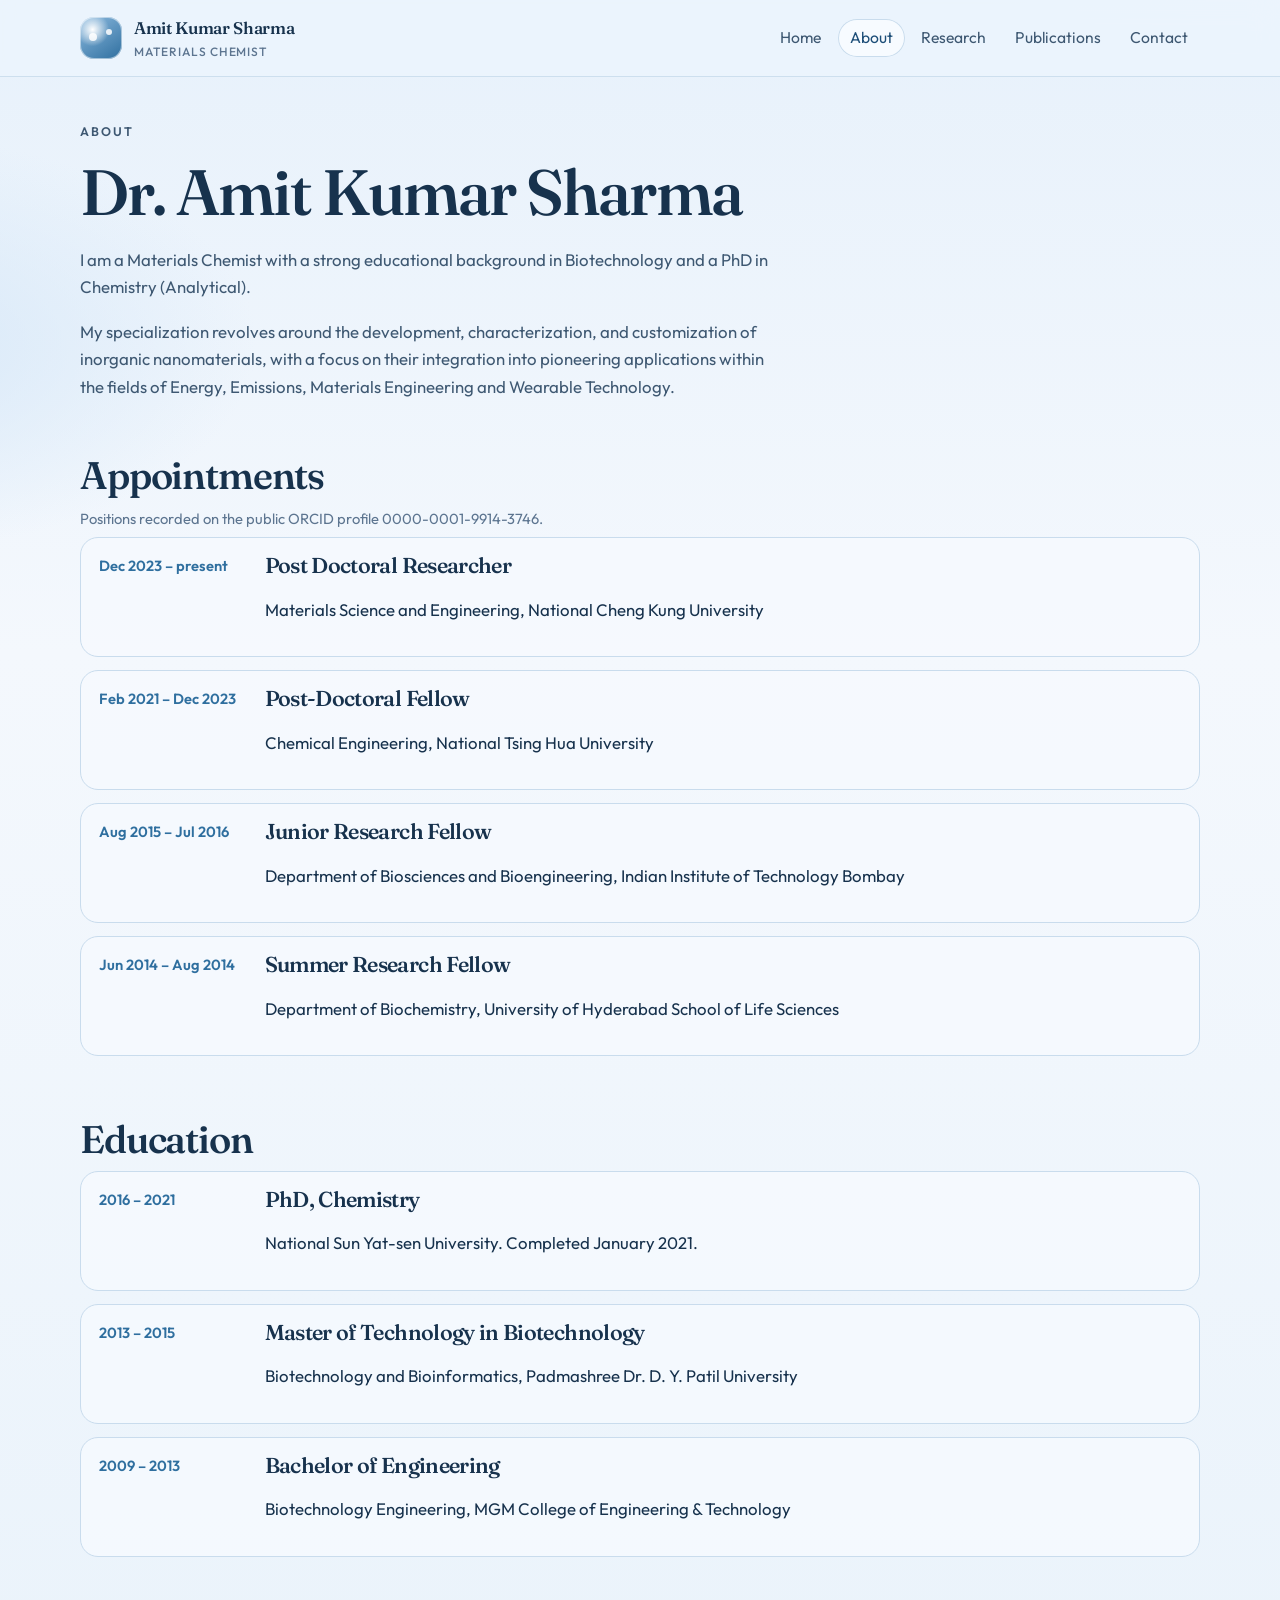
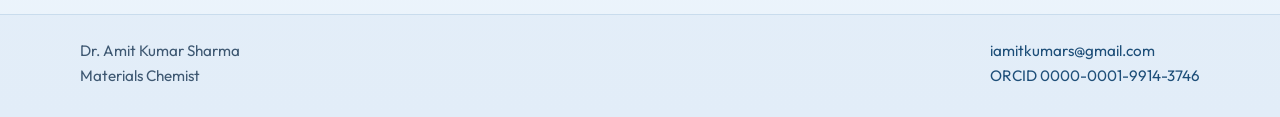
==== about/index.html @ d873a273 "Add Dr. Amit Kumar Sharma materials chemistry site. Static HTML, CSS, and JavaScript with a blue pas" ====
<!DOCTYPE html>
<html lang="en">
<head>
  <meta charset="utf-8">
  <meta name="viewport" content="width=device-width, initial-scale=1">
  <title>About | Dr. Amit Kumar Sharma</title>
  <meta name="description" content="About Dr. Amit Kumar Sharma, a materials chemist with a PhD in analytical chemistry and a background in biotechnology.">
  <link rel="icon" href="../assets/favicon.svg" type="image/svg+xml">
  <link rel="preconnect" href="https://fonts.googleapis.com">
  <link rel="preconnect" href="https://fonts.gstatic.com" crossorigin>
  <link href="https://fonts.googleapis.com/css2?family=Fraunces:opsz,wght@9..144,500;9..144,600&family=Outfit:wght@400;500;600&display=swap" rel="stylesheet">
  <link rel="stylesheet" href="../css/styles.css">
</head>
<body>
  <a class="skip" href="#main">Skip to content</a>
  <header class="site-header">
    <div class="header-inner">
      <a class="brand" href="../index.html">
        <span class="mark" aria-hidden="true"></span>
        <span>
          <span class="brand-name">Amit Kumar Sharma</span>
          <span class="brand-role">Materials Chemist</span>
        </span>
      </a>
      <button class="nav-toggle" type="button" aria-expanded="false" aria-controls="site-nav">Menu</button>
      <nav class="nav" id="site-nav" aria-label="Primary">
        <a href="../index.html">Home</a>
        <a href="./" aria-current="page">About</a>
        <a href="../research/">Research</a>
        <a href="../publications/">Publications</a>
        <a href="../contact/">Contact</a>
      </nav>
    </div>
  </header>
  <main id="main" class="wrap">
    <header class="page-hero">
      <p class="kicker">About</p>
      <h1>Dr. Amit Kumar Sharma</h1>
      <p>I am a Materials Chemist with a strong educational background in Biotechnology and a PhD in Chemistry (Analytical).</p>
      <p>My specialization revolves around the development, characterization, and customization of inorganic nanomaterials, with a focus on their integration into pioneering applications within the fields of Energy, Emissions, Materials Engineering and Wearable Technology.</p>
    </header>

    <section class="section">
      <h2>Appointments</h2>
      <p class="meta">Positions recorded on the public ORCID profile 0000-0001-9914-3746.</p>
      <div class="timeline">
        <article>
          <div class="when">Dec 2023 – present</div>
          <div>
            <h3>Post Doctoral Researcher</h3>
            <p>Materials Science and Engineering, National Cheng Kung University</p>
          </div>
        </article>
        <article>
          <div class="when">Feb 2021 – Dec 2023</div>
          <div>
            <h3>Post-Doctoral Fellow</h3>
            <p>Chemical Engineering, National Tsing Hua University</p>
          </div>
        </article>
        <article>
          <div class="when">Aug 2015 – Jul 2016</div>
          <div>
            <h3>Junior Research Fellow</h3>
            <p>Department of Biosciences and Bioengineering, Indian Institute of Technology Bombay</p>
          </div>
        </article>
        <article>
          <div class="when">Jun 2014 – Aug 2014</div>
          <div>
            <h3>Summer Research Fellow</h3>
            <p>Department of Biochemistry, University of Hyderabad School of Life Sciences</p>
          </div>
        </article>
      </div>
    </section>

    <section class="section">
      <h2>Education</h2>
      <div class="timeline">
        <article>
          <div class="when">2016 – 2021</div>
          <div>
            <h3>PhD, Chemistry</h3>
            <p>National Sun Yat-sen University. Completed January 2021.</p>
          </div>
        </article>
        <article>
          <div class="when">2013 – 2015</div>
          <div>
            <h3>Master of Technology in Biotechnology</h3>
            <p>Biotechnology and Bioinformatics, Padmashree Dr. D. Y. Patil University</p>
          </div>
        </article>
        <article>
          <div class="when">2009 – 2013</div>
          <div>
            <h3>Bachelor of Engineering</h3>
            <p>Biotechnology Engineering, MGM College of Engineering &amp; Technology</p>
          </div>
        </article>
      </div>
    </section>
  </main>
  <footer class="site-footer">
    <div class="footer-inner">
      <div>Dr. Amit Kumar Sharma<br>Materials Chemist</div>
      <div><a href="mailto:iamitkumars@gmail.com">iamitkumars@gmail.com</a><br><a href="https://orcid.org/0000-0001-9914-3746">ORCID 0000-0001-9914-3746</a></div>
    </div>
  </footer>
  <script src="../js/main.js"></script>
</body>
</html>
---- css/styles.css ----
:root {
  --ink: #17324d;
  --ink-soft: #3e5872;
  --muted: #5d7590;
  --line: #c9dced;
  --paper: #f7fbff;
  --paper-2: #eef5fc;
  --wash: #dceaf8;
  --mist: #c5dbf2;
  --accent: #2f6f9f;
  --accent-deep: #1d4e78;
  --accent-soft: #e3f0fb;
  --shadow: 0 18px 40px rgba(29, 78, 120, 0.08);
  --radius: 22px;
  --serif: "Fraunces", "Iowan Old Style", Palatino, serif;
  --sans: "Outfit", "Avenir Next", "Segoe UI", sans-serif;
  --max: 1120px;
}

* { box-sizing: border-box; }
html { scroll-behavior: smooth; }
body {
  margin: 0;
  color: var(--ink);
  background:
    radial-gradient(900px 420px at 100% -10%, #f3f9ff 0%, transparent 60%),
    radial-gradient(700px 380px at -10% 20%, #d7e8f8 0%, transparent 55%),
    linear-gradient(180deg, #e7f1fb 0%, #f4f8fd 38%, #eaf3fb 100%);
  font-family: var(--sans);
  font-size: 1.05rem;
  line-height: 1.65;
  min-height: 100vh;
}
img { max-width: 100%; display: block; }
a { color: var(--accent-deep); }
a:hover { color: #163e60; }
.skip {
  position: absolute;
  left: 1rem;
  top: -4rem;
  background: var(--accent-deep);
  color: white;
  padding: 0.5rem 0.8rem;
  z-index: 20;
}
.skip:focus { top: 0.6rem; }

.site-header {
  position: sticky;
  top: 0;
  z-index: 10;
  backdrop-filter: blur(14px);
  background: rgba(236, 245, 253, 0.82);
  border-bottom: 1px solid rgba(201, 220, 237, 0.9);
}
.header-inner, .wrap, .footer-inner {
  width: min(var(--max), calc(100% - 2.4rem));
  margin-inline: auto;
}
.header-inner {
  display: flex;
  align-items: center;
  justify-content: space-between;
  gap: 1rem;
  min-height: 76px;
}
.brand {
  display: flex;
  align-items: center;
  gap: 0.75rem;
  text-decoration: none;
  color: var(--ink);
}
.mark {
  width: 42px;
  height: 42px;
  border-radius: 14px;
  background:
    radial-gradient(circle at 30% 30%, #fff, transparent 40%),
    linear-gradient(145deg, #8ebbe0, #2f6f9f);
  box-shadow: inset 0 0 0 1px rgba(255,255,255,0.5);
  position: relative;
}
.mark::before, .mark::after {
  content: "";
  position: absolute;
  border-radius: 50%;
  background: rgba(255,255,255,0.85);
}
.mark::before { width: 8px; height: 8px; left: 9px; top: 16px; }
.mark::after { width: 6px; height: 6px; right: 10px; top: 12px; }
.brand-name {
  font-family: var(--serif);
  font-weight: 560;
  letter-spacing: -0.02em;
  line-height: 1.1;
}
.brand-role {
  display: block;
  font-family: var(--sans);
  font-size: 0.75rem;
  letter-spacing: 0.08em;
  text-transform: uppercase;
  color: var(--muted);
  font-weight: 500;
}
.nav-toggle {
  display: none;
  border: 1px solid var(--line);
  background: var(--paper);
  border-radius: 12px;
  padding: 0.45rem 0.7rem;
  font: inherit;
  color: var(--ink);
}
.nav {
  display: flex;
  gap: 0.3rem;
  align-items: center;
}
.nav a {
  text-decoration: none;
  color: var(--ink-soft);
  padding: 0.4rem 0.75rem;
  border-radius: 999px;
  font-size: 0.98rem;
}
.nav a[aria-current="page"], .nav a:hover {
  background: var(--paper);
  color: var(--accent-deep);
  box-shadow: inset 0 0 0 1px var(--line);
}

.hero {
  display: grid;
  grid-template-columns: 1.2fr 0.8fr;
  gap: 2.5rem;
  align-items: center;
  padding: 4.2rem 0 2.4rem;
}
.kicker {
  letter-spacing: 0.16em;
  text-transform: uppercase;
  color: var(--accent);
  font-size: 0.78rem;
  font-weight: 600;
  margin: 0 0 0.8rem;
}
h1, h2, h3 { font-family: var(--serif); font-weight: 560; letter-spacing: -0.03em; line-height: 1.15; }
h1 { font-size: clamp(2.7rem, 5vw, 4.6rem); margin: 0 0 0.6rem; }
h2 { font-size: clamp(1.8rem, 3vw, 2.5rem); margin: 0 0 0.6rem; }
h3 { font-size: 1.35rem; margin: 0 0 0.4rem; }
.lede { font-size: 1.18rem; color: var(--ink-soft); max-width: 40rem; }
.hero-actions { display: flex; flex-wrap: wrap; gap: 0.7rem; margin-top: 1.5rem; }
.btn {
  display: inline-flex;
  align-items: center;
  justify-content: center;
  gap: 0.4rem;
  text-decoration: none;
  border-radius: 999px;
  padding: 0.75rem 1.15rem;
  border: 1px solid transparent;
  font: inherit;
  cursor: pointer;
}
.btn-primary { background: var(--accent-deep); color: #f4f9ff; }
.btn-primary:hover { background: #163e60; color: white; }
.btn-ghost { background: rgba(255,255,255,0.7); color: var(--accent-deep); border-color: var(--line); }
.lattice {
  aspect-ratio: 1;
  border-radius: 36px;
  background:
    radial-gradient(circle at 22% 28%, rgba(255,255,255,0.95) 0 7px, transparent 8px),
    radial-gradient(circle at 48% 22%, rgba(255,255,255,0.8) 0 5px, transparent 6px),
    radial-gradient(circle at 72% 36%, rgba(255,255,255,0.9) 0 8px, transparent 9px),
    radial-gradient(circle at 30% 62%, rgba(255,255,255,0.75) 0 6px, transparent 7px),
    radial-gradient(circle at 62% 68%, rgba(255,255,255,0.95) 0 9px, transparent 10px),
    radial-gradient(circle at 80% 74%, rgba(255,255,255,0.7) 0 4px, transparent 5px),
    linear-gradient(160deg, #d5e8f8, #8eb6d8 55%, #4e86b3);
  box-shadow: var(--shadow);
  position: relative;
  overflow: hidden;
}
.lattice::before {
  content: "";
  position: absolute;
  inset: 12%;
  background:
    linear-gradient(transparent 48%, rgba(255,255,255,0.55) 49% 51%, transparent 52%),
    linear-gradient(90deg, transparent 48%, rgba(255,255,255,0.45) 49% 51%, transparent 52%),
    linear-gradient(30deg, transparent 48%, rgba(255,255,255,0.35) 49% 51%, transparent 52%);
  background-size: 54px 54px;
  mask-image: radial-gradient(circle, black 40%, transparent 75%);
}
.lattice figcaption {
  position: absolute;
  left: 1.2rem;
  right: 1.2rem;
  bottom: 1.1rem;
  color: #f7fbff;
  font-size: 0.95rem;
}
.section { padding: 1.2rem 0 2.6rem; }
.section-head { display: flex; justify-content: space-between; gap: 1rem; align-items: end; margin-bottom: 1.1rem; }
.section-head p { margin: 0; color: var(--muted); max-width: 36rem; }
.grid-4, .grid-3, .grid-2 { display: grid; gap: 1rem; }
.grid-4 { grid-template-columns: repeat(4, 1fr); }
.grid-3 { grid-template-columns: repeat(3, 1fr); }
.grid-2 { grid-template-columns: 1.1fr 0.9fr; }
.card, .panel {
  background: rgba(247, 251, 255, 0.88);
  border: 1px solid rgba(201, 220, 237, 0.95);
  border-radius: var(--radius);
  box-shadow: var(--shadow);
}
.card { padding: 1.2rem 1.2rem 1.15rem; }
.card p, .panel p { color: var(--ink-soft); }
.tag {
  display: inline-block;
  font-size: 0.75rem;
  letter-spacing: 0.08em;
  text-transform: uppercase;
  color: var(--accent);
  font-weight: 600;
  margin-bottom: 0.45rem;
}
.focus-card strong { display: block; font-family: var(--serif); font-size: 1.25rem; margin-bottom: 0.3rem; }
.work-card h3 { font-size: 1.2rem; }
.work-card a.more { font-weight: 600; text-decoration: none; }
.page-hero { padding: 2.8rem 0 1rem; }
.page-hero p { max-width: 44rem; color: var(--ink-soft); }
.timeline { display: grid; gap: 0.8rem; }
.timeline article {
  display: grid;
  grid-template-columns: 150px 1fr;
  gap: 1rem;
  padding: 1rem 1.1rem;
  background: rgba(247, 251, 255, 0.8);
  border: 1px solid var(--line);
  border-radius: 18px;
}
.when { color: var(--accent); font-weight: 600; font-size: 0.92rem; }
.pub-list { display: grid; gap: 0.75rem; }
.pub {
  padding: 1rem 1.1rem;
  border-radius: 18px;
  background: rgba(247, 251, 255, 0.9);
  border: 1px solid var(--line);
}
.pub h3 { font-size: 1.08rem; }
.meta { color: var(--muted); font-size: 0.92rem; margin: 0.15rem 0 0.4rem; }
.filters { display: flex; flex-wrap: wrap; gap: 0.45rem; margin: 0.4rem 0 1rem; }
.filters button {
  border: 1px solid var(--line);
  background: var(--paper);
  color: var(--ink-soft);
  border-radius: 999px;
  padding: 0.35rem 0.8rem;
  font: inherit;
  cursor: pointer;
}
.filters button[aria-pressed="true"] {
  background: var(--accent-deep);
  color: white;
  border-color: var(--accent-deep);
}
.contact-grid { display: grid; grid-template-columns: 0.85fr 1.15fr; gap: 1rem; align-items: start; }
.panel { padding: 1.3rem; }
label { display: block; font-weight: 600; margin: 0.7rem 0 0.3rem; }
input, textarea {
  width: 100%;
  border: 1px solid var(--line);
  background: white;
  border-radius: 14px;
  padding: 0.75rem 0.85rem;
  font: inherit;
  color: var(--ink);
}
textarea { min-height: 140px; resize: vertical; }
.form-note { min-height: 1.4rem; color: var(--accent-deep); font-size: 0.95rem; }
.email-row { display: flex; flex-wrap: wrap; gap: 0.6rem; align-items: center; }
.site-footer {
  margin-top: 1rem;
  border-top: 1px solid var(--line);
  background: rgba(223, 236, 248, 0.65);
}
.footer-inner {
  display: flex;
  justify-content: space-between;
  gap: 1rem;
  flex-wrap: wrap;
  padding: 1.4rem 0 1.8rem;
  color: var(--ink-soft);
  font-size: 0.95rem;
}
.footer-inner a { text-decoration: none; }
.hidden { display: none; }

@media (max-width: 860px) {
  .hero, .grid-4, .grid-3, .grid-2, .contact-grid, .timeline article {
    grid-template-columns: 1fr;
  }
  .nav-toggle { display: inline-flex; }
  .nav {
    display: none;
    position: absolute;
    left: 0;
    right: 0;
    top: 76px;
    flex-direction: column;
    align-items: stretch;
    padding: 0.6rem 1.2rem 1rem;
    background: rgba(244, 249, 255, 0.98);
    border-bottom: 1px solid var(--line);
  }
  .nav.open { display: flex; }
  .lattice { max-width: 420px; }
}
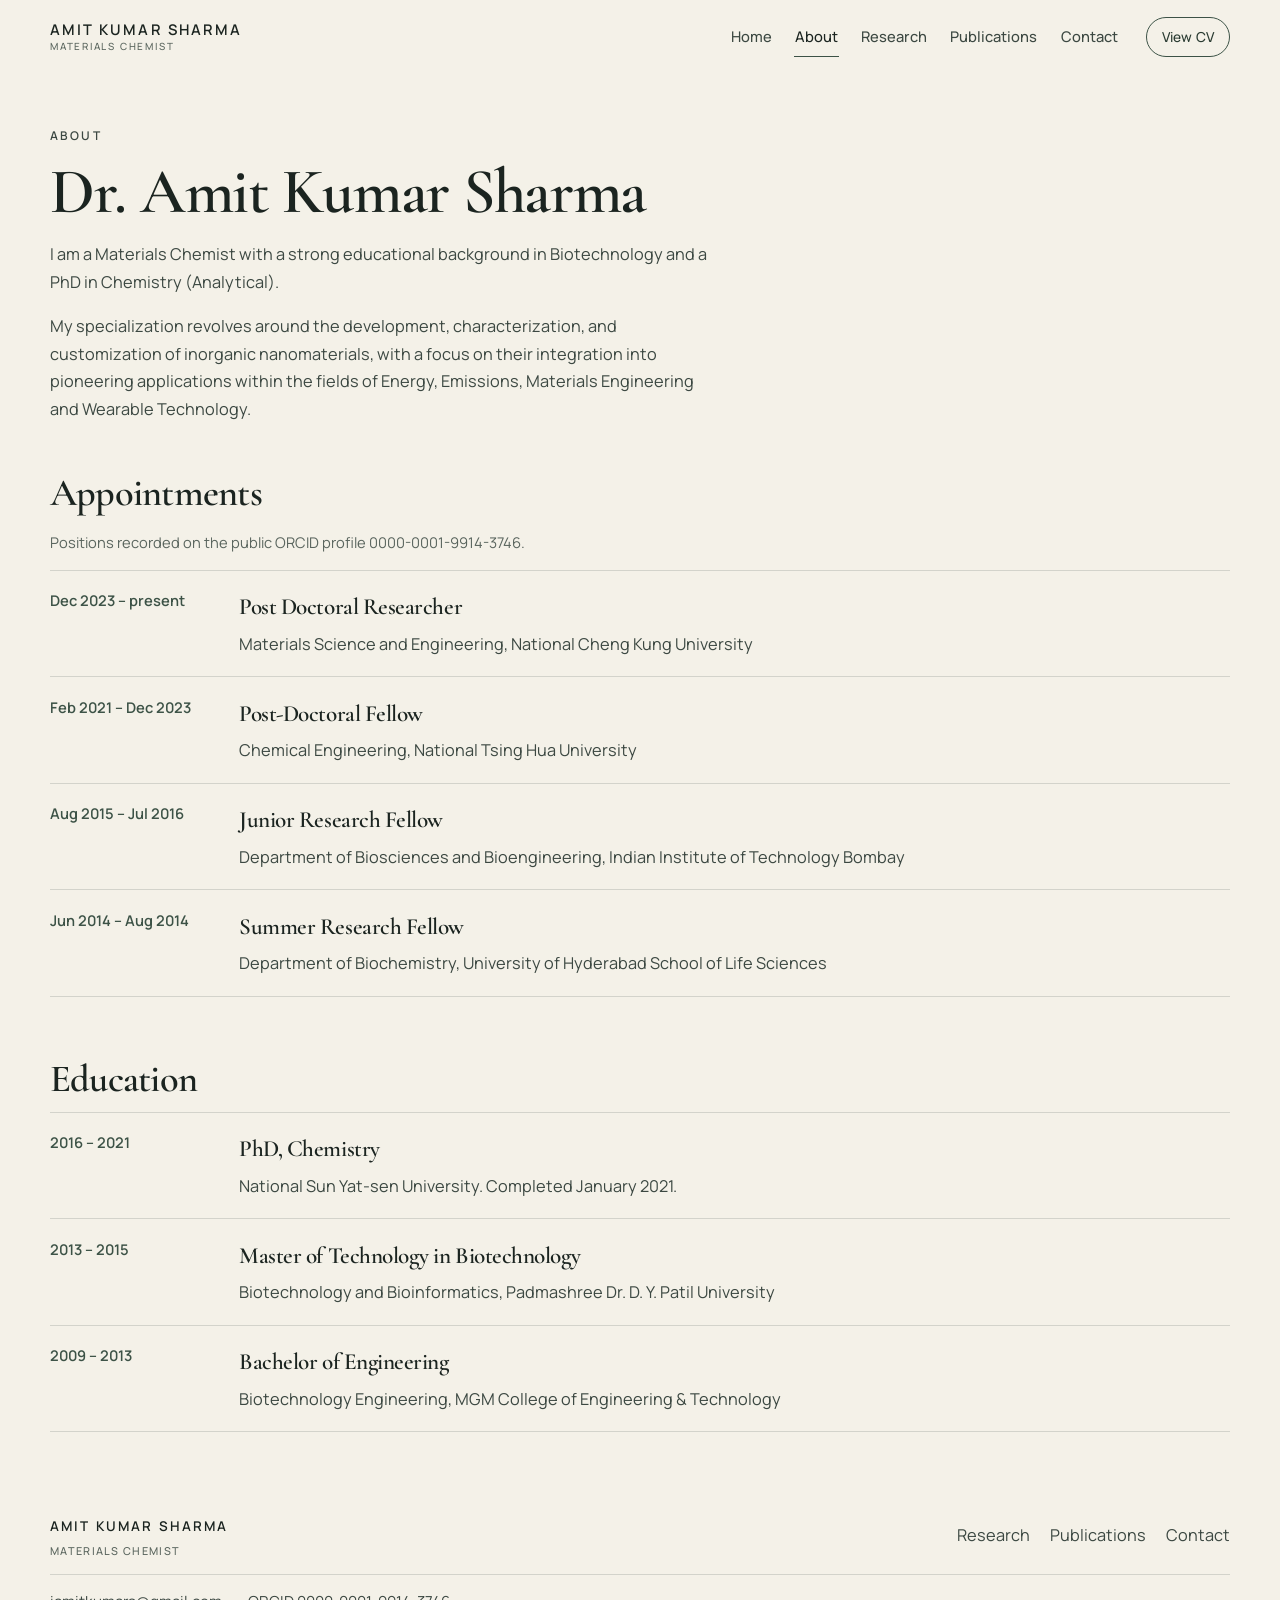
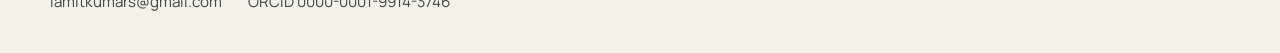
==== commit 2509afbe: "Bypass the cached old stylesheet on the live site The CDN is still serving the previous blue stylesh" ====
--- a/about/index.html
+++ b/about/index.html
@@ -8,27 +8,28 @@
   <link rel="icon" href="../assets/favicon.svg" type="image/svg+xml">
   <link rel="preconnect" href="https://fonts.googleapis.com">
   <link rel="preconnect" href="https://fonts.gstatic.com" crossorigin>
-  <link href="https://fonts.googleapis.com/css2?family=Fraunces:opsz,wght@9..144,500;9..144,600&family=Outfit:wght@400;500;600&display=swap" rel="stylesheet">
-  <link rel="stylesheet" href="../css/styles.css">
+  <link href="https://fonts.googleapis.com/css2?family=Cormorant+Garamond:ital,wght@0,500;0,600;1,500&family=Great+Vibes&family=Manrope:wght@400;500;600&display=swap" rel="stylesheet">
+  <link rel="stylesheet" href="../css/site.css">
 </head>
 <body>
   <a class="skip" href="#main">Skip to content</a>
   <header class="site-header">
     <div class="header-inner">
       <a class="brand" href="../index.html">
-        <span class="mark" aria-hidden="true"></span>
-        <span>
-          <span class="brand-name">Amit Kumar Sharma</span>
-          <span class="brand-role">Materials Chemist</span>
-        </span>
+        <span class="brand-name">Amit Kumar Sharma</span>
+        <span class="brand-role">Materials Chemist</span>
       </a>
-      <button class="nav-toggle" type="button" aria-expanded="false" aria-controls="site-nav">Menu</button>
+      <button class="nav-toggle" type="button" aria-expanded="false" aria-controls="site-nav">
+        <span class="sr-only">Menu</span>
+        <span class="burger" aria-hidden="true"></span>
+      </button>
       <nav class="nav" id="site-nav" aria-label="Primary">
         <a href="../index.html">Home</a>
-        <a href="./" aria-current="page">About</a>
+        <a href="../about/" aria-current="page">About</a>
         <a href="../research/">Research</a>
         <a href="../publications/">Publications</a>
         <a href="../contact/">Contact</a>
+        <a class="nav-cv" href="../cv/">View CV</a>
       </nav>
     </div>
   </header>
@@ -104,10 +105,25 @@
   </main>
   <footer class="site-footer">
     <div class="footer-inner">
-      <div>Dr. Amit Kumar Sharma<br>Materials Chemist</div>
-      <div><a href="mailto:iamitkumars@gmail.com">iamitkumars@gmail.com</a><br><a href="https://orcid.org/0000-0001-9914-3746">ORCID 0000-0001-9914-3746</a></div>
+      <div class="footer-row">
+        <div>
+          <span class="footer-name">Amit Kumar Sharma</span>
+          <span class="footer-role">Materials Chemist</span>
+        </div>
+        <nav class="footer-links" aria-label="Footer">
+          <a href="../research/">Research</a>
+          <a href="../publications/">Publications</a>
+          <a href="../contact/">Contact</a>
+        </nav>
+      </div>
+      <div class="footer-row">
+        <div class="footer-meta">
+          <a href="mailto:iamitkumars@gmail.com">iamitkumars@gmail.com</a>
+          <a href="https://orcid.org/0000-0001-9914-3746">ORCID 0000-0001-9914-3746</a>
+        </div>
+      </div>
     </div>
   </footer>
-  <script src="../js/main.js"></script>
+  <script src="../js/main.js?v=2"></script>
 </body>
 </html>
--- a/css/site.css
+++ b/css/site.css
@@ -0,0 +1,1113 @@
+/* ==========================================================================
+   Amit Kumar Sharma — research portfolio
+   Palette, type, and layout system
+   ========================================================================== */
+
+:root {
+  --ivory: #f4f1e8;
+  --ivory-2: #ebe6db;
+  --paper: #f7f4ec;
+  --white: #fffcf6;
+  --sage-mist: #e5ece3;
+  --sage-soft: #d5e0d4;
+  --sage: #5e7364;
+  --sage-deep: #3c5246;
+  --sage-dark: #2a3b32;
+  --ink: #1b2420;
+  --ink-soft: #3c4842;
+  --muted: #5a655e;
+  --line: rgba(42, 59, 50, 0.16);
+  --line-strong: rgba(42, 59, 50, 0.28);
+  --shadow: 0 18px 40px rgba(42, 59, 50, 0.06);
+  --serif: "Cormorant Garamond", "Iowan Old Style", Palatino, "Palatino Linotype", serif;
+  --sans: "Manrope", "Avenir Next", "Segoe UI", sans-serif;
+  --script: "Great Vibes", "Segoe Script", cursive;
+  --max: 1180px;
+  --header: 74px;
+  --ease: cubic-bezier(0.22, 1, 0.36, 1);
+}
+
+* { box-sizing: border-box; }
+
+html { scroll-behavior: smooth; }
+
+body {
+  margin: 0;
+  color: var(--ink);
+  background: var(--ivory);
+  font-family: var(--sans);
+  font-size: 1.02rem;
+  line-height: 1.7;
+  min-height: 100vh;
+}
+
+img { max-width: 100%; display: block; }
+
+a { color: var(--sage-dark); }
+
+button, input, textarea { font: inherit; color: inherit; }
+
+.skip {
+  position: absolute;
+  left: 1rem;
+  top: -4rem;
+  background: var(--sage-dark);
+  color: var(--paper);
+  padding: 0.55rem 0.85rem;
+  z-index: 40;
+  border-radius: 6px;
+}
+
+.skip:focus { top: 0.7rem; }
+
+:focus-visible {
+  outline: 2px solid var(--sage-deep);
+  outline-offset: 3px;
+}
+
+.sr-only {
+  position: absolute;
+  width: 1px;
+  height: 1px;
+  padding: 0;
+  margin: -1px;
+  overflow: hidden;
+  clip: rect(0, 0, 0, 0);
+  white-space: nowrap;
+  border: 0;
+}
+
+.wrap {
+  width: min(var(--max), calc(100% - 3rem));
+  margin-inline: auto;
+}
+
+/* ==========================================================================
+   Header
+   ========================================================================== */
+
+.site-header {
+  position: sticky;
+  top: 0;
+  z-index: 20;
+  background: rgba(244, 241, 232, 0.92);
+  border-bottom: 1px solid transparent;
+  animation: fade-in 0.7s var(--ease) both;
+}
+
+.site-header.is-scrolled {
+  border-bottom-color: var(--line);
+  background: rgba(244, 241, 232, 0.96);
+}
+
+.header-inner {
+  width: min(var(--max), calc(100% - 3rem));
+  margin-inline: auto;
+  min-height: var(--header);
+  display: flex;
+  align-items: center;
+  justify-content: space-between;
+  gap: 1.5rem;
+}
+
+.brand {
+  display: flex;
+  flex-direction: column;
+  text-decoration: none;
+  color: var(--ink);
+  line-height: 1.05;
+}
+
+.brand-name {
+  font-family: var(--sans);
+  font-weight: 600;
+  font-size: 0.92rem;
+  letter-spacing: 0.14em;
+  text-transform: uppercase;
+}
+
+.brand-role {
+  margin-top: 0.22rem;
+  font-size: 0.62rem;
+  letter-spacing: 0.18em;
+  text-transform: uppercase;
+  color: var(--muted);
+  font-weight: 500;
+}
+
+.nav {
+  display: flex;
+  align-items: center;
+  gap: 1.35rem;
+}
+
+.nav a {
+  position: relative;
+  text-decoration: none;
+  color: var(--ink-soft);
+  font-size: 0.92rem;
+  font-weight: 500;
+  padding: 0.35rem 0.05rem;
+}
+
+.nav a:hover { color: var(--ink); }
+
+.nav a[aria-current="page"] { color: var(--ink); }
+
+.nav a[aria-current="page"]::after {
+  content: "";
+  position: absolute;
+  left: 0;
+  right: 0;
+  bottom: -0.15rem;
+  height: 1px;
+  background: var(--sage-deep);
+}
+
+.nav-cv {
+  margin-left: 0.35rem;
+  border: 1px solid var(--sage-deep);
+  border-radius: 999px;
+  padding: 0.45rem 0.95rem !important;
+  color: var(--sage-dark) !important;
+  font-size: 0.86rem !important;
+  letter-spacing: 0.01em;
+  transition: background 0.25s var(--ease), color 0.25s var(--ease);
+}
+
+.nav-cv:hover {
+  background: var(--sage-dark);
+  color: var(--paper) !important;
+}
+
+.nav a.nav-cv[aria-current="page"]::after { display: none; }
+
+.nav-toggle {
+  display: none;
+  width: 44px;
+  height: 44px;
+  border: 1px solid var(--line-strong);
+  background: transparent;
+  border-radius: 999px;
+  padding: 0;
+  cursor: pointer;
+  align-items: center;
+  justify-content: center;
+}
+
+.burger,
+.burger::before,
+.burger::after {
+  display: block;
+  width: 16px;
+  height: 1.5px;
+  background: var(--ink);
+  position: relative;
+  transition: transform 0.25s var(--ease), opacity 0.25s var(--ease);
+}
+
+.burger::before,
+.burger::after {
+  content: "";
+  position: absolute;
+  left: 0;
+}
+
+.burger::before { top: -5px; }
+.burger::after { top: 5px; }
+
+.nav-toggle[aria-expanded="true"] .burger { background: transparent; }
+.nav-toggle[aria-expanded="true"] .burger::before { top: 0; transform: rotate(45deg); }
+.nav-toggle[aria-expanded="true"] .burger::after { top: 0; transform: rotate(-45deg); }
+
+/* ==========================================================================
+   Hero
+   ========================================================================== */
+
+.hero {
+  display: grid;
+  grid-template-columns: minmax(0, 0.9fr) minmax(0, 1.12fr);
+  gap: clamp(2rem, 4vw, 4.2rem);
+  align-items: center;
+  padding: clamp(3.2rem, 6.5vw, 5.6rem) 0 clamp(3.4rem, 6vw, 5.2rem);
+}
+
+.eyebrow {
+  display: flex;
+  align-items: center;
+  gap: 0.85rem;
+  margin: 0 0 1.05rem;
+  font-size: 0.72rem;
+  font-weight: 600;
+  letter-spacing: 0.2em;
+  text-transform: uppercase;
+  color: var(--sage);
+}
+
+.eyebrow-rule {
+  display: inline-block;
+  width: 2.6rem;
+  height: 1px;
+  background: currentColor;
+  opacity: 0.75;
+}
+
+h1, h2, h3 {
+  font-family: var(--serif);
+  font-weight: 600;
+  letter-spacing: -0.02em;
+  color: var(--ink);
+}
+
+.hero h1 {
+  margin: 0 0 1.15rem;
+  font-size: clamp(3.05rem, 4.7vw, 4.7rem);
+  line-height: 1.08;
+  max-width: 13em;
+}
+
+.lede {
+  margin: 0;
+  max-width: 38rem;
+  color: var(--ink-soft);
+  font-size: 1.05rem;
+  line-height: 1.75;
+}
+
+.hero-actions {
+  display: flex;
+  flex-wrap: wrap;
+  gap: 0.75rem;
+  margin-top: 1.8rem;
+}
+
+.btn {
+  display: inline-flex;
+  align-items: center;
+  justify-content: center;
+  gap: 0.45rem;
+  text-decoration: none;
+  border-radius: 999px;
+  padding: 0.82rem 1.25rem;
+  border: 1px solid transparent;
+  cursor: pointer;
+  font-size: 0.94rem;
+  font-weight: 500;
+  line-height: 1;
+  transition: background 0.25s var(--ease), color 0.25s var(--ease), border-color 0.25s var(--ease), transform 0.25s var(--ease);
+}
+
+.btn-primary {
+  background: var(--sage-deep);
+  color: #f6f3ea;
+  border-color: var(--sage-deep);
+}
+
+.btn-primary:hover {
+  background: var(--sage-dark);
+  color: #fff;
+}
+
+.btn-ghost {
+  background: transparent;
+  color: var(--sage-dark);
+  border-color: var(--line-strong);
+}
+
+.btn-ghost:hover {
+  border-color: var(--sage-deep);
+  background: rgba(255, 252, 246, 0.7);
+}
+
+.btn .arrow {
+  transition: transform 0.25s var(--ease);
+}
+
+.btn:hover .arrow { transform: translateX(3px); }
+
+.hero-visual {
+  display: grid;
+  grid-template-columns: minmax(0, 1fr) auto;
+  gap: 0.9rem;
+  align-items: center;
+  min-width: 0;
+}
+
+.hero-stage {
+  position: relative;
+  min-height: 460px;
+  height: clamp(420px, 46vw, 540px);
+}
+
+.micro-orb {
+  position: absolute;
+  inset: 6% 8% 8% 4%;
+  border-radius: 48% 46% 42% 50%;
+  overflow: hidden;
+  background: #d7ddd4;
+}
+
+.micro-orb img {
+  width: 100%;
+  height: 100%;
+  object-fit: cover;
+  filter: grayscale(0.55) contrast(1.05) sepia(0.18) saturate(0.45);
+}
+
+.orb-shade {
+  position: absolute;
+  inset: 0;
+  background:
+    radial-gradient(circle at 30% 30%, rgba(255, 252, 246, 0.18), transparent 42%),
+    linear-gradient(160deg, rgba(244, 241, 232, 0.05), rgba(42, 59, 50, 0.18));
+  pointer-events: none;
+}
+
+.ring {
+  position: absolute;
+  border: 1px solid rgba(42, 59, 50, 0.28);
+  border-radius: 50%;
+  pointer-events: none;
+}
+
+.ring-a { width: 78%; height: 78%; left: -2%; top: -4%; }
+.ring-b { width: 46%; height: 46%; right: 2%; top: 6%; }
+
+.molecule {
+  position: absolute;
+  width: min(78%, 430px);
+  left: 8%;
+  top: 8%;
+  overflow: visible;
+  pointer-events: none;
+}
+
+.fiber-inset {
+  position: absolute;
+  width: 132px;
+  height: 132px;
+  right: 2%;
+  bottom: 16%;
+  margin: 0;
+  border-radius: 50%;
+  overflow: hidden;
+  border: 4px solid var(--ivory);
+  box-shadow: 0 10px 24px rgba(42, 59, 50, 0.12);
+}
+
+.fiber-inset img {
+  width: 100%;
+  height: 100%;
+  object-fit: cover;
+  filter: grayscale(0.4) sepia(0.15) saturate(0.5);
+}
+
+.mini-mol {
+  position: absolute;
+  width: 92px;
+  right: 18%;
+  bottom: 2%;
+  pointer-events: none;
+}
+
+.vlabel {
+  display: flex;
+  align-items: center;
+  gap: 0.75rem;
+  writing-mode: vertical-rl;
+  transform: rotate(180deg);
+  letter-spacing: 0.28em;
+  text-transform: uppercase;
+  font-size: 0.66rem;
+  font-weight: 600;
+  color: var(--muted);
+}
+
+.vlabel::before {
+  content: "";
+  width: 1px;
+  height: 4.5rem;
+  background: var(--line-strong);
+}
+
+.hero-copy > * { animation: rise 0.85s var(--ease) both; }
+.hero-copy > *:nth-child(1) { animation-delay: 0.05s; }
+.hero-copy > *:nth-child(2) { animation-delay: 0.14s; }
+.hero-copy > *:nth-child(3) { animation-delay: 0.24s; }
+.hero-copy > *:nth-child(4) { animation-delay: 0.34s; }
+.hero-visual { animation: fade-in 1.05s var(--ease) 0.2s both; }
+
+@keyframes rise {
+  from { opacity: 0; transform: translateY(16px); }
+  to { opacity: 1; transform: none; }
+}
+
+@keyframes fade-in {
+  from { opacity: 0; }
+  to { opacity: 1; }
+}
+
+/* ==========================================================================
+   Research focus
+   ========================================================================== */
+
+.focus {
+  background: linear-gradient(180deg, #e7eee4 0%, #e3ebe1 100%);
+  border-top: 1px solid var(--line);
+  border-bottom: 1px solid var(--line);
+}
+
+.focus-grid {
+  display: grid;
+  grid-template-columns: repeat(4, minmax(0, 1fr));
+}
+
+.focus-item {
+  padding: 2.15rem 1.45rem 2.05rem;
+  border-left: 1px solid var(--line);
+}
+
+.focus-item:first-child { border-left: 0; }
+
+.focus-icon {
+  display: inline-flex;
+  align-items: center;
+  gap: 0.4rem;
+  color: var(--sage-deep);
+  font-size: 0.82rem;
+  font-weight: 600;
+  letter-spacing: 0.04em;
+}
+
+.focus-item svg {
+  width: 32px;
+  height: 32px;
+  stroke: var(--sage-deep);
+  fill: none;
+  stroke-width: 1.45;
+  stroke-linecap: round;
+  stroke-linejoin: round;
+}
+
+.focus-item h2 {
+  margin: 0.85rem 0 0.35rem;
+  font-size: 1.55rem;
+  line-height: 1.15;
+}
+
+.focus-item p {
+  margin: 0;
+  color: var(--ink-soft);
+  font-size: 0.95rem;
+  line-height: 1.55;
+  max-width: 16rem;
+}
+
+/* ==========================================================================
+   About
+   ========================================================================== */
+
+.about {
+  padding: clamp(4.2rem, 8vw, 6.8rem) 0;
+}
+
+.about-grid {
+  display: grid;
+  grid-template-columns: minmax(220px, 0.82fr) minmax(0, 1.25fr) minmax(200px, 0.82fr);
+  gap: clamp(1.6rem, 3.5vw, 3.4rem);
+  align-items: center;
+}
+
+.portrait {
+  position: relative;
+  margin: 0;
+  max-width: 340px;
+}
+
+.portrait-bloom {
+  position: absolute;
+  z-index: 0;
+  width: 68%;
+  aspect-ratio: 1;
+  right: 0;
+  bottom: 0;
+  background: var(--sage-soft);
+  border-radius: 58% 42% 52% 48%;
+}
+
+.portrait-frame {
+  position: relative;
+  z-index: 1;
+}
+
+.portrait img {
+  width: 100%;
+  aspect-ratio: 4 / 5;
+  object-fit: cover;
+  object-position: 50% 40%;
+  border-radius: 16px 16px 78px 16px;
+  filter: grayscale(0.25) contrast(1.04) sepia(0.12) saturate(0.55);
+}
+
+.portrait-mol {
+  position: absolute;
+  z-index: 2;
+  width: 86px;
+  right: 10px;
+  bottom: 14%;
+}
+
+.portrait figcaption {
+  margin-top: 0.7rem;
+  font-size: 0.72rem;
+  letter-spacing: 0.14em;
+  text-transform: uppercase;
+  color: var(--muted);
+}
+
+.about-copy h2 {
+  margin: 0 0 0.85rem;
+  font-size: clamp(2.4rem, 3.4vw, 3.3rem);
+  line-height: 1.08;
+}
+
+.about-copy p {
+  margin: 0;
+  color: var(--ink-soft);
+  max-width: 38rem;
+}
+
+.signature {
+  margin: 1.35rem 0 0;
+  font-family: var(--script);
+  font-size: 2.15rem;
+  color: var(--sage-deep);
+  line-height: 1;
+}
+
+.credentials {
+  display: grid;
+  gap: 1.45rem;
+  padding-left: 1.4rem;
+  border-left: 1px solid var(--line);
+}
+
+.credentials article {
+  display: grid;
+  grid-template-columns: 28px 1fr;
+  gap: 0.75rem;
+  align-items: start;
+}
+
+.credentials svg {
+  width: 24px;
+  height: 24px;
+  margin-top: 0.15rem;
+  stroke: var(--sage-deep);
+  fill: none;
+  stroke-width: 1.4;
+  stroke-linecap: round;
+  stroke-linejoin: round;
+}
+
+.credentials h3 {
+  margin: 0;
+  font-family: var(--sans);
+  font-size: 0.98rem;
+  font-weight: 600;
+  letter-spacing: 0;
+}
+
+.credentials p {
+  margin: 0.15rem 0 0;
+  color: var(--muted);
+  font-size: 0.92rem;
+  line-height: 1.45;
+}
+
+/* ==========================================================================
+   Selected research
+   ========================================================================== */
+
+.research {
+  padding: 0 0 clamp(4rem, 7vw, 6rem);
+}
+
+.section-heading {
+  display: flex;
+  justify-content: space-between;
+  align-items: flex-end;
+  gap: 1.5rem;
+  margin-bottom: 1.6rem;
+}
+
+.section-heading h2 {
+  margin: 0;
+  font-size: clamp(2.3rem, 3.6vw, 3.35rem);
+  line-height: 1.08;
+}
+
+.text-link {
+  display: inline-flex;
+  align-items: center;
+  gap: 0.4rem;
+  text-decoration: none;
+  color: var(--ink-soft);
+  font-size: 0.92rem;
+  font-weight: 500;
+  white-space: nowrap;
+}
+
+.text-link .arrow { transition: transform 0.25s var(--ease); }
+.text-link:hover { color: var(--sage-dark); }
+.text-link:hover .arrow { transform: translateX(4px); }
+
+.works {
+  display: grid;
+  grid-template-columns: repeat(4, minmax(0, 1fr));
+  border-top: 1px solid var(--line);
+  border-bottom: 1px solid var(--line);
+}
+
+.work {
+  display: flex;
+  flex-direction: column;
+  gap: 0.75rem;
+  min-height: 250px;
+  padding: 1.45rem 1.25rem 1.3rem;
+  text-decoration: none;
+  color: inherit;
+  border-right: 1px solid var(--line);
+  background: transparent;
+  transition: background 0.28s var(--ease), box-shadow 0.28s var(--ease);
+}
+
+.work:last-child { border-right: 0; }
+
+.work:hover,
+.work:focus-visible {
+  background: var(--white);
+  box-shadow: inset 0 -2px 0 var(--sage);
+}
+
+.work-kicker {
+  margin: 0;
+  font-size: 0.68rem;
+  letter-spacing: 0.14em;
+  text-transform: uppercase;
+  color: var(--sage);
+  font-weight: 600;
+}
+
+.work h3 {
+  margin: 0;
+  font-size: 1.45rem;
+  line-height: 1.2;
+}
+
+.work p {
+  margin: 0;
+  color: var(--muted);
+  font-size: 0.92rem;
+  line-height: 1.55;
+}
+
+.work .arrow {
+  margin-top: auto;
+  color: var(--sage-deep);
+  transition: transform 0.25s var(--ease);
+}
+
+.work:hover .arrow,
+.work:focus-visible .arrow { transform: translateX(6px); }
+
+/* ==========================================================================
+   Publications band + collaboration
+   ========================================================================== */
+
+.bridge {
+  display: grid;
+  grid-template-columns: 1.15fr 0.85fr;
+  background: var(--sage-mist);
+  border-top: 1px solid var(--line);
+}
+
+.bridge-pub,
+.bridge-cta {
+  padding: clamp(2.2rem, 4vw, 3.4rem);
+}
+
+.bridge-pub {
+  display: grid;
+  grid-template-columns: 148px minmax(0, 1fr);
+  gap: 1.5rem;
+  align-items: center;
+}
+
+.bridge-photo {
+  margin: 0;
+  border-radius: 12px;
+  overflow: hidden;
+  background: #d5ddd2;
+}
+
+.bridge-photo img {
+  width: 100%;
+  height: 132px;
+  object-fit: cover;
+  filter: grayscale(0.35) sepia(0.12) saturate(0.6);
+}
+
+.bridge h2 {
+  margin: 0 0 0.55rem;
+  font-size: clamp(2rem, 3vw, 2.7rem);
+  line-height: 1.1;
+}
+
+.bridge p { margin: 0; color: var(--ink-soft); }
+
+.bridge .btn { margin-top: 1.15rem; }
+
+.bridge-cta {
+  position: relative;
+  overflow: hidden;
+  background: var(--sage-deep);
+  color: #f3f0e6;
+}
+
+.bridge-cta .eyebrow { color: rgba(243, 240, 230, 0.72); }
+
+.bridge-cta h2,
+.bridge-cta p { color: #f6f3ea; }
+
+.bridge-cta p { max-width: 28rem; color: rgba(246, 243, 234, 0.86); }
+
+.bridge-cta .btn-primary {
+  background: transparent;
+  color: #f6f3ea;
+  border-color: rgba(246, 243, 234, 0.55);
+}
+
+.bridge-cta .btn-primary:hover {
+  background: #f6f3ea;
+  color: var(--sage-dark);
+}
+
+.cta-art {
+  position: absolute;
+  right: -20px;
+  top: -10px;
+  width: min(46%, 240px);
+  height: auto;
+  opacity: 0.28;
+  pointer-events: none;
+}
+
+/* ==========================================================================
+   Footer
+   ========================================================================== */
+
+.site-footer {
+  background: var(--ivory);
+  color: var(--ink-soft);
+}
+
+.footer-inner {
+  width: min(var(--max), calc(100% - 3rem));
+  margin-inline: auto;
+  padding: 1.7rem 0 1.5rem;
+}
+
+.footer-row {
+  display: flex;
+  justify-content: space-between;
+  gap: 1.5rem;
+  align-items: center;
+  flex-wrap: wrap;
+  padding: 0.85rem 0;
+}
+
+.footer-row + .footer-row { border-top: 1px solid var(--line); }
+
+.footer-name {
+  font-size: 0.84rem;
+  letter-spacing: 0.16em;
+  text-transform: uppercase;
+  font-weight: 600;
+  color: var(--ink);
+}
+
+.footer-role {
+  display: block;
+  margin-top: 0.2rem;
+  letter-spacing: 0.12em;
+  text-transform: uppercase;
+  font-size: 0.68rem;
+  color: var(--muted);
+  font-weight: 500;
+}
+
+.footer-links {
+  display: flex;
+  gap: 1.25rem;
+  flex-wrap: wrap;
+}
+
+.footer-links a,
+.footer-meta a {
+  text-decoration: none;
+  color: var(--ink-soft);
+}
+
+.footer-links a:hover,
+.footer-meta a:hover { color: var(--ink); }
+
+.footer-meta {
+  display: flex;
+  gap: 1.6rem;
+  flex-wrap: wrap;
+  align-items: center;
+  font-size: 0.95rem;
+}
+
+.orcid-mark {
+  display: inline-flex;
+  align-items: center;
+  gap: 0.45rem;
+}
+
+.orcid-mark svg { flex: none; }
+
+.credits {
+  margin: 0.35rem 0 0.4rem;
+  font-size: 0.75rem;
+  color: var(--muted);
+  line-height: 1.5;
+}
+
+.credits a { color: var(--muted); }
+
+/* ==========================================================================
+   Scroll reveal
+   ========================================================================== */
+
+.js [data-reveal] {
+  opacity: 0;
+  transform: translateY(18px);
+}
+
+.js [data-reveal].is-in {
+  opacity: 1;
+  transform: none;
+  transition: opacity 0.75s var(--ease), transform 0.75s var(--ease);
+}
+
+/* ==========================================================================
+   Inner pages
+   ========================================================================== */
+
+.page-hero { padding: 3.2rem 0 0.6rem; }
+
+.page-hero h1 {
+  margin: 0 0 0.7rem;
+  font-size: clamp(2.6rem, 5vw, 4.2rem);
+  line-height: 1.05;
+}
+
+.page-hero p { max-width: 42rem; color: var(--ink-soft); }
+
+.section { padding: 1.4rem 0 2.4rem; }
+
+.section h2 {
+  margin: 0 0 0.7rem;
+  font-size: clamp(1.9rem, 3vw, 2.5rem);
+  line-height: 1.12;
+}
+
+.kicker {
+  letter-spacing: 0.18em;
+  text-transform: uppercase;
+  color: var(--sage);
+  font-size: 0.75rem;
+  font-weight: 600;
+  margin: 0 0 0.7rem;
+}
+
+.meta { color: var(--muted); font-size: 0.92rem; }
+
+.timeline { display: grid; gap: 0; border-top: 1px solid var(--line); }
+
+.timeline article {
+  display: grid;
+  grid-template-columns: 170px 1fr;
+  gap: 1.2rem;
+  padding: 1.1rem 0;
+  border-bottom: 1px solid var(--line);
+}
+
+.when { color: var(--sage-deep); font-weight: 600; font-size: 0.92rem; }
+
+.timeline h3 { margin: 0 0 0.2rem; font-size: 1.45rem; }
+
+.timeline p { margin: 0; color: var(--ink-soft); }
+
+.panel {
+  background: var(--white);
+  border: 1px solid var(--line);
+  border-radius: 16px;
+  padding: 1.35rem 1.4rem;
+}
+
+.panel + .panel { margin-top: 0.9rem; }
+
+.tag {
+  display: inline-block;
+  margin: 0 0 0.4rem;
+  font-size: 0.7rem;
+  letter-spacing: 0.12em;
+  text-transform: uppercase;
+  color: var(--sage);
+  font-weight: 600;
+}
+
+.filters { display: flex; flex-wrap: wrap; gap: 0.4rem; margin: 0.6rem 0 1.1rem; }
+
+.filters button {
+  border: 1px solid var(--line);
+  background: transparent;
+  color: var(--ink-soft);
+  border-radius: 999px;
+  padding: 0.35rem 0.8rem;
+  cursor: pointer;
+}
+
+.filters button[aria-pressed="true"] {
+  background: var(--sage-deep);
+  color: #f6f3ea;
+  border-color: var(--sage-deep);
+}
+
+.pub-list { display: grid; border-top: 1px solid var(--line); }
+
+.pub {
+  padding: 1rem 0;
+  border-bottom: 1px solid var(--line);
+  background: transparent;
+}
+
+.pub h3 { margin: 0; font-size: 1.28rem; line-height: 1.25; }
+
+.pub h3 a { text-decoration: none; }
+.pub h3 a:hover { text-decoration: underline; text-underline-offset: 3px; }
+
+.contact-grid {
+  display: grid;
+  grid-template-columns: 0.85fr 1.15fr;
+  gap: 1rem;
+  align-items: start;
+}
+
+label { display: block; font-weight: 600; margin: 0.75rem 0 0.3rem; font-size: 0.92rem; }
+
+input, textarea {
+  width: 100%;
+  border: 1px solid var(--line-strong);
+  background: var(--white);
+  border-radius: 12px;
+  padding: 0.75rem 0.85rem;
+}
+
+textarea { min-height: 140px; resize: vertical; }
+
+input:focus, textarea:focus {
+  outline: 2px solid var(--sage);
+  border-color: var(--sage-deep);
+}
+
+.form-note { min-height: 1.4rem; color: var(--sage-dark); font-size: 0.95rem; }
+
+.email-row { display: flex; flex-wrap: wrap; gap: 0.6rem; align-items: center; }
+
+.hidden { display: none; }
+
+.cv-block { padding-bottom: 1rem; }
+
+.cv-block h2 { margin-top: 0.4rem; }
+
+/* ==========================================================================
+   Responsive
+   ========================================================================== */
+
+@media (max-width: 980px) {
+  .hero { grid-template-columns: 1fr; padding-top: 2.6rem; }
+  .hero h1 { max-width: 16ch; }
+  .hero-stage { height: 420px; min-height: 0; }
+  .focus-grid { grid-template-columns: 1fr 1fr; }
+  .focus-item { border-left: 0; border-top: 1px solid var(--line); }
+  .focus-item:nth-child(-n + 2) { border-top: 0; }
+  .focus-item:nth-child(odd) { border-right: 1px solid var(--line); }
+  .about-grid { grid-template-columns: 1fr; }
+  .portrait { max-width: 360px; }
+  .credentials { border-left: 0; padding-left: 0; border-top: 1px solid var(--line); padding-top: 1.3rem; }
+  .works { grid-template-columns: 1fr 1fr; }
+  .work:nth-child(odd) { border-right: 1px solid var(--line); }
+  .work:nth-child(even) { border-right: 0; }
+  .work:nth-child(n + 3) { border-top: 1px solid var(--line); }
+  .bridge { grid-template-columns: 1fr; }
+  .timeline article, .contact-grid { grid-template-columns: 1fr; }
+}
+
+@media (max-width: 760px) {
+  .wrap, .header-inner, .footer-inner { width: min(var(--max), calc(100% - 2rem)); }
+  .nav-toggle { display: inline-flex; }
+  .nav {
+    display: none;
+    position: absolute;
+    left: 0;
+    right: 0;
+    top: 100%;
+    flex-direction: column;
+    align-items: stretch;
+    gap: 0.15rem;
+    padding: 0.6rem 1.1rem 1.1rem;
+    background: var(--ivory);
+    border-bottom: 1px solid var(--line);
+  }
+  .nav.open {
+  display: flex;
+  box-shadow: 0 16px 30px rgba(42, 59, 50, 0.08);
+}
+  .nav a { padding: 0.7rem 0.2rem; font-size: 1.05rem; }
+  .nav-cv {
+    margin: 0.45rem 0 0.2rem;
+    text-align: center;
+    justify-content: center;
+  }
+  .hero-stage { height: 360px; }
+  .fiber-inset { width: 104px; height: 104px; }
+  .vlabel { font-size: 0.6rem; }
+  .section-heading { flex-direction: column; align-items: flex-start; }
+  .bridge-pub { grid-template-columns: 1fr; }
+  .bridge-photo img { height: 180px; }
+  .works { grid-template-columns: 1fr; }
+  .work { min-height: 0; border-right: 0 !important; border-top: 1px solid var(--line); }
+  .work:first-child { border-top: 0; }
+}
+
+@media (max-width: 560px) {
+  .focus-grid { grid-template-columns: 1fr; }
+  .focus-item { border-right: 0 !important; border-top: 1px solid var(--line); }
+  .focus-item:first-child { border-top: 0; }
+  .hero h1 { font-size: clamp(2.55rem, 12vw, 3.3rem); }
+  .hero-stage { height: 320px; }
+  .molecule { width: 88%; }
+}
+
+@media (prefers-reduced-motion: reduce) {
+  html { scroll-behavior: auto; }
+  *, *::before, *::after {
+    animation: none !important;
+    transition: none !important;
+  }
+  .js [data-reveal] { opacity: 1; transform: none; }
+}
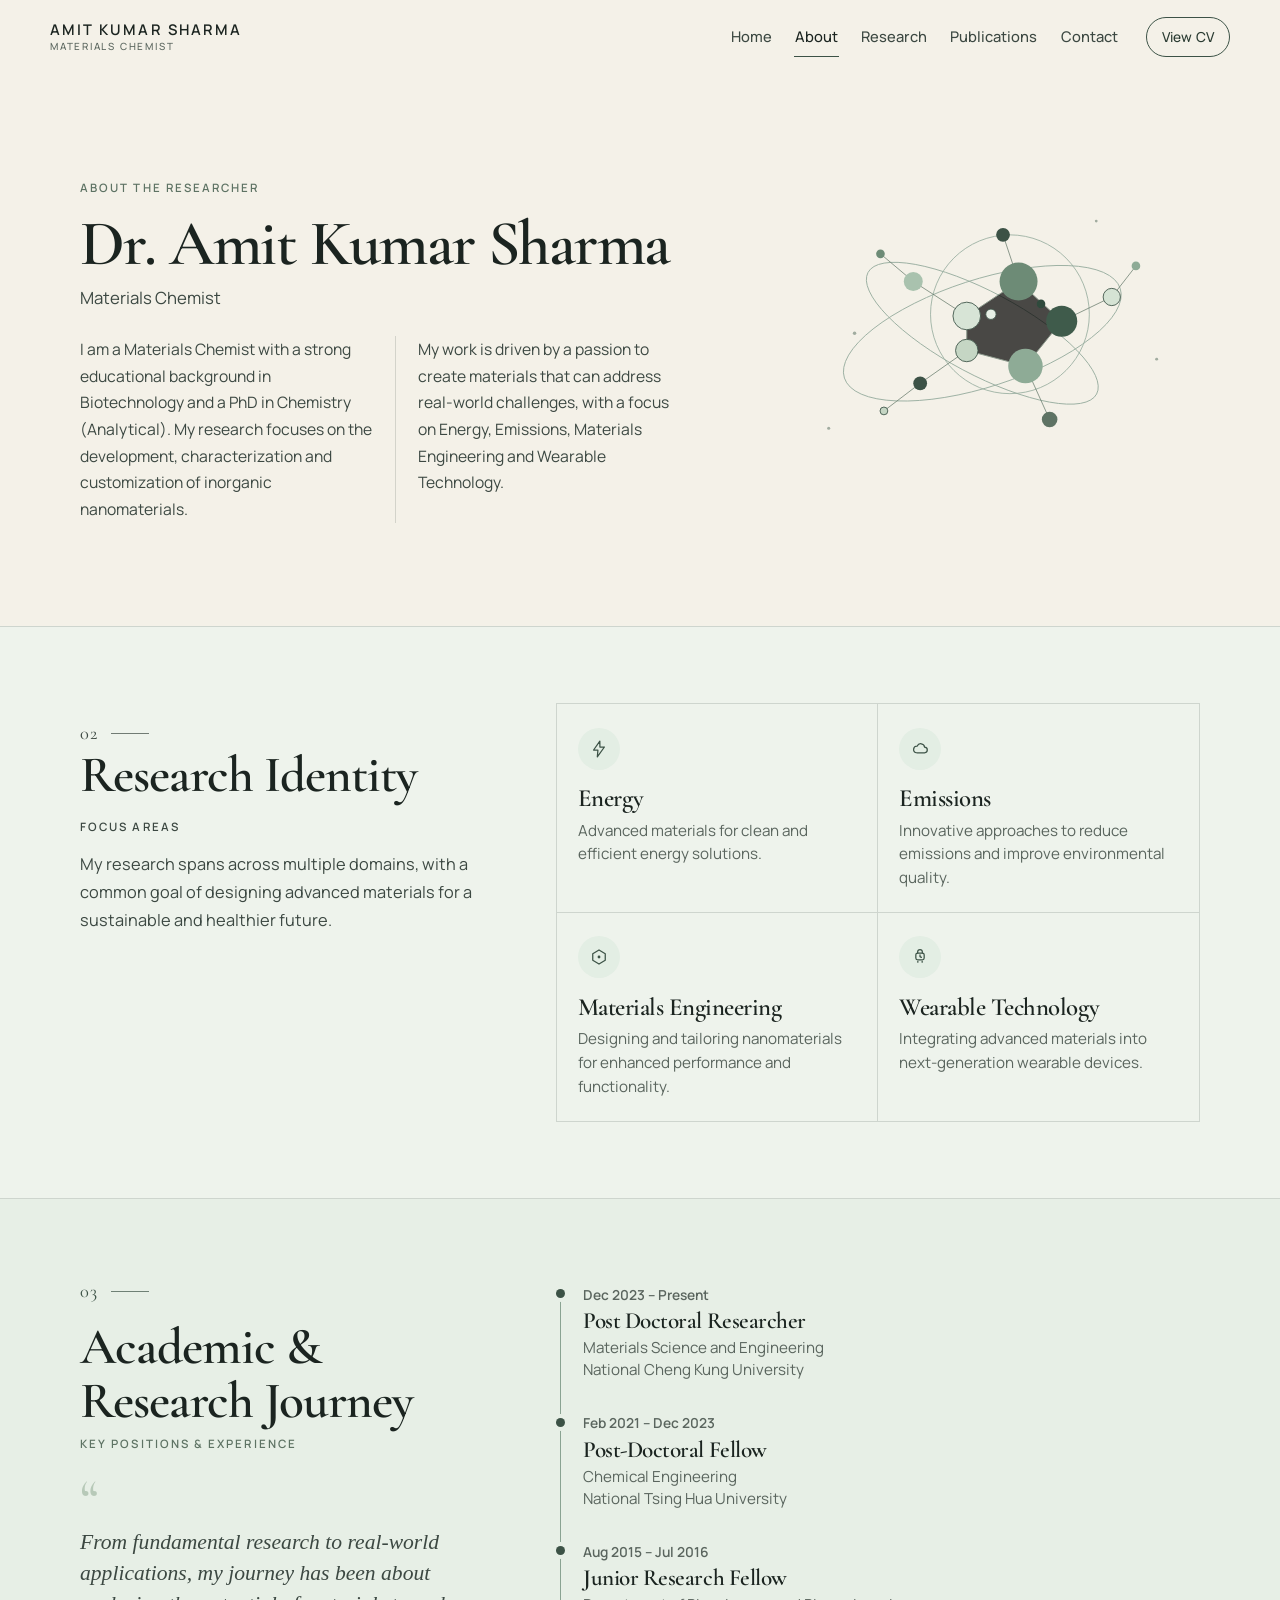
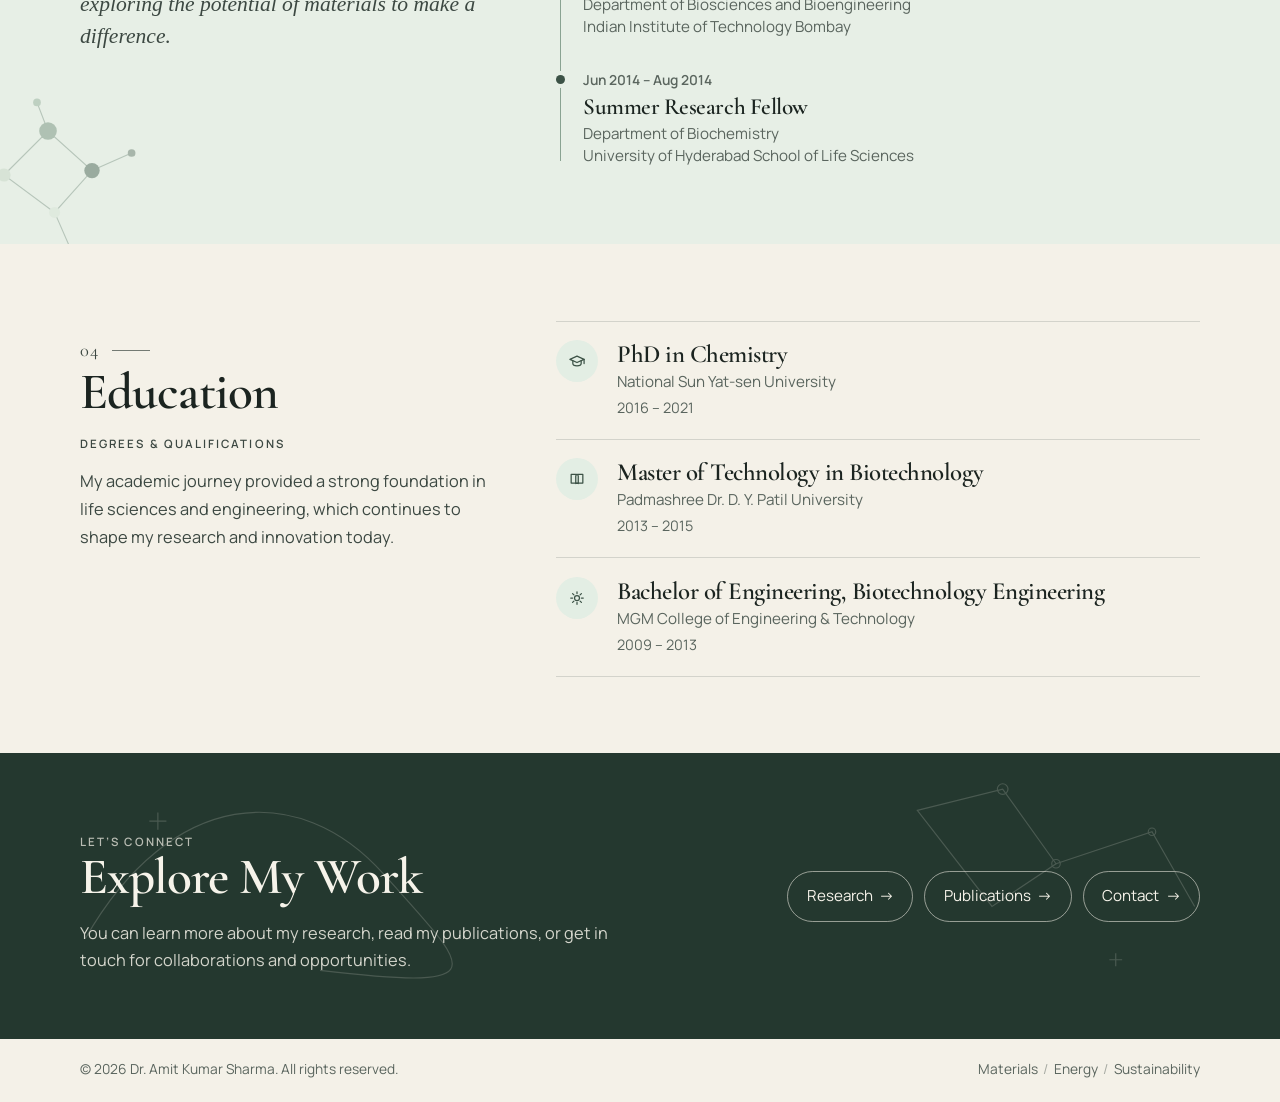
==== commit 4b30868d: "Redesign the About page as an editorial profile Replace the short appointments list with the researc" ====
--- a/about/index.html
+++ b/about/index.html
@@ -4,14 +4,16 @@
   <meta charset="utf-8">
   <meta name="viewport" content="width=device-width, initial-scale=1">
   <title>About | Dr. Amit Kumar Sharma</title>
-  <meta name="description" content="About Dr. Amit Kumar Sharma, a materials chemist with a PhD in analytical chemistry and a background in biotechnology.">
+  <meta name="description" content="About Dr. Amit Kumar Sharma, a materials chemist with a PhD in Chemistry (Analytical) and a biotechnology background, working on inorganic nanomaterials for energy, emissions, materials engineering, and wearable technology.">
   <link rel="icon" href="../assets/favicon.svg" type="image/svg+xml">
   <link rel="preconnect" href="https://fonts.googleapis.com">
   <link rel="preconnect" href="https://fonts.gstatic.com" crossorigin>
-  <link href="https://fonts.googleapis.com/css2?family=Cormorant+Garamond:ital,wght@0,500;0,600;1,500&family=Great+Vibes&family=Manrope:wght@400;500;600&display=swap" rel="stylesheet">
+  <link href="https://fonts.googleapis.com/css2?family=Cormorant+Garamond:ital,wght@0,500;0,600;1,500&family=Manrope:wght@400;500;600&display=swap" rel="stylesheet">
   <link rel="stylesheet" href="../css/site.css">
+  <link rel="stylesheet" href="../css/about.css">
+  <script>document.documentElement.classList.add("js");</script>
 </head>
-<body>
+<body class="about-page">
   <a class="skip" href="#main">Skip to content</a>
   <header class="site-header">
     <div class="header-inner">
@@ -25,7 +27,7 @@
       </button>
       <nav class="nav" id="site-nav" aria-label="Primary">
         <a href="../index.html">Home</a>
-        <a href="../about/" aria-current="page">About</a>
+        <a href="./" aria-current="page">About</a>
         <a href="../research/">Research</a>
         <a href="../publications/">Publications</a>
         <a href="../contact/">Contact</a>
@@ -33,95 +35,225 @@
       </nav>
     </div>
   </header>
-  <main id="main" class="wrap">
-    <header class="page-hero">
-      <p class="kicker">About</p>
-      <h1>Dr. Amit Kumar Sharma</h1>
-      <p>I am a Materials Chemist with a strong educational background in Biotechnology and a PhD in Chemistry (Analytical).</p>
-      <p>My specialization revolves around the development, characterization, and customization of inorganic nanomaterials, with a focus on their integration into pioneering applications within the fields of Energy, Emissions, Materials Engineering and Wearable Technology.</p>
-    </header>
-
-    <section class="section">
-      <h2>Appointments</h2>
-      <p class="meta">Positions recorded on the public ORCID profile 0000-0001-9914-3746.</p>
-      <div class="timeline">
-        <article>
-          <div class="when">Dec 2023 – present</div>
-          <div>
+
+  <main id="main">
+    <section class="intro about-wrap" aria-labelledby="about-title">
+      <div class="intro-copy">
+        <p class="about-kicker">About the Researcher</p>
+        <h1 id="about-title">Dr. Amit Kumar Sharma</h1>
+        <p class="intro-role">Materials Chemist</p>
+        <div class="intro-split">
+          <p>I am a Materials Chemist with a strong educational background in Biotechnology and a PhD in Chemistry (Analytical). My research focuses on the development, characterization and customization of inorganic nanomaterials.</p>
+          <p>My work is driven by a passion to create materials that can address real-world challenges, with a focus on Energy, Emissions, Materials Engineering and Wearable Technology.</p>
+        </div>
+      </div>
+      <div class="intro-visual">
+        <svg viewBox="0 0 520 460" role="img" aria-label="Abstract molecular cluster suggesting an inorganic nanomaterial.">
+          <g fill="none" stroke="#8aa394" stroke-width="1" opacity="0.85">
+            <ellipse cx="268" cy="210" rx="168" ry="62" transform="rotate(-18 268 210)"/>
+            <ellipse cx="268" cy="210" rx="150" ry="48" transform="rotate(28 268 210)"/>
+            <ellipse cx="300" cy="188" rx="92" ry="92"/>
+          </g>
+          <g stroke="#5e7364" stroke-width="1.15" opacity="0.7">
+            <path d="M250 190 L310 150 L360 196 L318 248 L250 230 Z"/>
+            <path d="M310 150 L292 96 M360 196 L418 168 M318 248 L346 310 M250 190 L188 150 M250 230 L196 268"/>
+            <path d="M188 150 L150 118 M418 168 L446 132 M196 268 L154 300"/>
+          </g>
+          <g>
+            <circle cx="250" cy="190" r="16" fill="#d7e4d6" stroke="#3c5246" stroke-width="1"/>
+            <circle cx="310" cy="150" r="22" fill="#6d8b76"/>
+            <circle cx="360" cy="196" r="18" fill="#3f5b4b"/>
+            <circle cx="318" cy="248" r="20" fill="#8eab96"/>
+            <circle cx="250" cy="230" r="13" fill="#c5d6c4" stroke="#3c5246" stroke-width="1"/>
+            <circle cx="292" cy="96" r="8" fill="#3c5246"/>
+            <circle cx="418" cy="168" r="10" fill="#d5e3d4" stroke="#3c5246" stroke-width="1"/>
+            <circle cx="346" cy="310" r="9" fill="#5e7364"/>
+            <circle cx="188" cy="150" r="11" fill="#a9c2ae"/>
+            <circle cx="196" cy="268" r="8" fill="#3c5246"/>
+            <circle cx="150" cy="118" r="5" fill="#6d8b76"/>
+            <circle cx="446" cy="132" r="5" fill="#8eab96"/>
+            <circle cx="154" cy="300" r="4.5" fill="#c5d6c4" stroke="#3c5246"/>
+            <circle cx="278" cy="188" r="6" fill="#e7f0e6" stroke="#3c5246"/>
+            <circle cx="336" cy="176" r="5" fill="#2f4a3c"/>
+          </g>
+          <g fill="#5e7364" opacity="0.55">
+            <circle cx="120" cy="210" r="2"/>
+            <circle cx="470" cy="240" r="1.7"/>
+            <circle cx="400" cy="80" r="1.6"/>
+            <circle cx="90" cy="320" r="1.8"/>
+          </g>
+        </svg>
+      </div>
+    </section>
+
+    <section class="identity" aria-labelledby="identity-title">
+      <div class="identity-grid about-wrap">
+        <div class="identity-copy" data-reveal>
+          <p class="sec-num">02</p>
+          <h2 id="identity-title">Research Identity</h2>
+          <p class="about-kicker">Focus Areas</p>
+          <p>My research spans across multiple domains, with a common goal of designing advanced materials for a sustainable and healthier future.</p>
+        </div>
+        <div class="focus-board">
+          <article class="focus-cell" data-reveal style="--delay: 0.05s">
+            <span class="icon-bubble" aria-hidden="true">
+              <svg viewBox="0 0 24 24"><path d="M13 2.5 5.5 13.2h5.2L10 21.5 18.5 9.6h-5.4z"/></svg>
+            </span>
+            <h3>Energy</h3>
+            <p>Advanced materials for clean and efficient energy solutions.</p>
+          </article>
+          <article class="focus-cell" data-reveal style="--delay: 0.12s">
+            <span class="icon-bubble" aria-hidden="true">
+              <svg viewBox="0 0 24 24"><path d="M8 16.5h9.2a3.4 3.4 0 0 0 .3-6.8 4.6 4.6 0 0 0-8.8-1.2A3.1 3.1 0 0 0 8 16.5z"/></svg>
+            </span>
+            <h3>Emissions</h3>
+            <p>Innovative approaches to reduce emissions and improve environmental quality.</p>
+          </article>
+          <article class="focus-cell" data-reveal style="--delay: 0.18s">
+            <span class="icon-bubble" aria-hidden="true">
+              <svg viewBox="0 0 24 24"><path d="M12 3.5 19.5 8v8L12 20.5 4.5 16V8z"/><circle cx="12" cy="12" r="1.7" fill="#3c5246" stroke="none"/></svg>
+            </span>
+            <h3>Materials Engineering</h3>
+            <p>Designing and tailoring nanomaterials for enhanced performance and functionality.</p>
+          </article>
+          <article class="focus-cell" data-reveal style="--delay: 0.24s">
+            <span class="icon-bubble" aria-hidden="true">
+              <svg viewBox="0 0 24 24"><rect x="7" y="7.2" width="10" height="8.2" rx="2.2"/><path d="M9.2 7.2V5.8a2.8 2.8 0 0 1 5.6 0v1.4M9.4 17.2v1M14.6 17.2v1M12 9.4v2.2l1.6.9"/></svg>
+            </span>
+            <h3>Wearable Technology</h3>
+            <p>Integrating advanced materials into next-generation wearable devices.</p>
+          </article>
+        </div>
+      </div>
+    </section>
+
+    <section class="journey" aria-labelledby="journey-title">
+      <svg class="journey-art" viewBox="0 0 200 180" aria-hidden="true">
+        <g fill="none" stroke="#7d9486" stroke-width="1">
+          <path d="M40 90 L80 50 L120 86 L86 124 Z"/>
+          <path d="M80 50 L70 24 M120 86 L156 70 M86 124 L100 156"/>
+        </g>
+        <circle cx="40" cy="90" r="6" fill="#c5d6c4"/>
+        <circle cx="80" cy="50" r="8" fill="#6d8b76"/>
+        <circle cx="120" cy="86" r="7" fill="#3f5b4b"/>
+        <circle cx="86" cy="124" r="5" fill="#d7e4d6"/>
+        <circle cx="70" cy="24" r="3.5" fill="#8eab96"/>
+        <circle cx="156" cy="70" r="3.5" fill="#5e7364"/>
+      </svg>
+      <div class="journey-grid about-wrap">
+        <div data-reveal>
+          <p class="sec-num">03</p>
+          <h2 id="journey-title">Academic &amp; Research Journey</h2>
+          <p class="about-kicker">Key Positions &amp; Experience</p>
+          <blockquote class="quote">
+            <p>From fundamental research to real-world applications, my journey has been about exploring the potential of materials to make a difference.</p>
+          </blockquote>
+        </div>
+        <ol class="track">
+          <li class="milestone" data-reveal style="--delay: 0.05s">
+            <p class="when">Dec 2023 – Present</p>
             <h3>Post Doctoral Researcher</h3>
-            <p>Materials Science and Engineering, National Cheng Kung University</p>
-          </div>
-        </article>
-        <article>
-          <div class="when">Feb 2021 – Dec 2023</div>
-          <div>
+            <p class="org">Materials Science and Engineering<br>National Cheng Kung University</p>
+          </li>
+          <li class="milestone" data-reveal style="--delay: 0.12s">
+            <p class="when">Feb 2021 – Dec 2023</p>
             <h3>Post-Doctoral Fellow</h3>
-            <p>Chemical Engineering, National Tsing Hua University</p>
-          </div>
-        </article>
-        <article>
-          <div class="when">Aug 2015 – Jul 2016</div>
-          <div>
+            <p class="org">Chemical Engineering<br>National Tsing Hua University</p>
+          </li>
+          <li class="milestone" data-reveal style="--delay: 0.18s">
+            <p class="when">Aug 2015 – Jul 2016</p>
             <h3>Junior Research Fellow</h3>
-            <p>Department of Biosciences and Bioengineering, Indian Institute of Technology Bombay</p>
-          </div>
-        </article>
-        <article>
-          <div class="when">Jun 2014 – Aug 2014</div>
-          <div>
+            <p class="org">Department of Biosciences and Bioengineering<br>Indian Institute of Technology Bombay</p>
+          </li>
+          <li class="milestone" data-reveal style="--delay: 0.24s">
+            <p class="when">Jun 2014 – Aug 2014</p>
             <h3>Summer Research Fellow</h3>
-            <p>Department of Biochemistry, University of Hyderabad School of Life Sciences</p>
-          </div>
-        </article>
-      </div>
-    </section>
-
-    <section class="section">
-      <h2>Education</h2>
-      <div class="timeline">
-        <article>
-          <div class="when">2016 – 2021</div>
-          <div>
-            <h3>PhD, Chemistry</h3>
-            <p>National Sun Yat-sen University. Completed January 2021.</p>
-          </div>
-        </article>
-        <article>
-          <div class="when">2013 – 2015</div>
-          <div>
-            <h3>Master of Technology in Biotechnology</h3>
-            <p>Biotechnology and Bioinformatics, Padmashree Dr. D. Y. Patil University</p>
-          </div>
-        </article>
-        <article>
-          <div class="when">2009 – 2013</div>
-          <div>
-            <h3>Bachelor of Engineering</h3>
-            <p>Biotechnology Engineering, MGM College of Engineering &amp; Technology</p>
-          </div>
-        </article>
+            <p class="org">Department of Biochemistry<br>University of Hyderabad School of Life Sciences</p>
+          </li>
+        </ol>
+      </div>
+    </section>
+
+    <section class="degrees" aria-labelledby="education-title">
+      <div class="degrees-grid about-wrap">
+        <div class="degrees-copy" data-reveal>
+          <p class="sec-num">04</p>
+          <h2 id="education-title">Education</h2>
+          <p class="about-kicker">Degrees &amp; Qualifications</p>
+          <p>My academic journey provided a strong foundation in life sciences and engineering, which continues to shape my research and innovation today.</p>
+        </div>
+        <ol class="degree-list">
+          <li class="degree" data-reveal>
+            <span class="icon-bubble" aria-hidden="true">
+              <svg viewBox="0 0 24 24"><path d="M3.5 10 12 6.2 20.5 10 12 13.8z"/><path d="M7 11.6v3.4c0 1.5 2.2 2.8 5 2.8s5-1.3 5-2.8v-3.4"/><path d="M20.5 10v5"/></svg>
+            </span>
+            <div>
+              <h3>PhD in Chemistry</h3>
+              <p class="school">National Sun Yat-sen University</p>
+              <p class="years">2016 – 2021</p>
+            </div>
+          </li>
+          <li class="degree" data-reveal style="--delay: 0.08s">
+            <span class="icon-bubble" aria-hidden="true">
+              <svg viewBox="0 0 24 24"><path d="M5 6.5h6.2c1.4 0 2.3.7 2.3 1.8v9.2c-.8-.5-1.6-.7-2.5-.7H5z"/><path d="M19 6.5h-6.2c-1.4 0-2.3.7-2.3 1.8v9.2c.8-.5 1.6-.7 2.5-.7H19z"/></svg>
+            </span>
+            <div>
+              <h3>Master of Technology in Biotechnology</h3>
+              <p class="school">Padmashree Dr. D. Y. Patil University</p>
+              <p class="years">2013 – 2015</p>
+            </div>
+          </li>
+          <li class="degree" data-reveal style="--delay: 0.14s">
+            <span class="icon-bubble" aria-hidden="true">
+              <svg viewBox="0 0 24 24"><circle cx="12" cy="12" r="3"/><path d="M12 4.5v2.2M12 17.3v2.2M4.5 12h2.2M17.3 12h2.2M6.7 6.7l1.6 1.6M15.7 15.7l1.6 1.6M17.3 6.7l-1.6 1.6M8.3 15.7l-1.6 1.6"/></svg>
+            </span>
+            <div>
+              <h3>Bachelor of Engineering, Biotechnology Engineering</h3>
+              <p class="school">MGM College of Engineering &amp; Technology</p>
+              <p class="years">2009 – 2013</p>
+            </div>
+          </li>
+        </ol>
+      </div>
+    </section>
+
+    <section class="connect" aria-labelledby="connect-title">
+      <svg class="connect-art" viewBox="0 0 1200 280" preserveAspectRatio="xMidYMid slice" aria-hidden="true">
+        <g fill="none" stroke="#f4f1e8" stroke-width="1.1">
+          <path d="M80 180 C160 40, 280 30, 360 120 S470 230, 300 210"/>
+          <path d="M860 60 L940 40 L990 110 L930 150 Z"/>
+          <path d="M990 110 L1080 80 L1120 150"/>
+          <circle cx="940" cy="40" r="5"/>
+          <circle cx="990" cy="110" r="4"/>
+          <circle cx="1080" cy="80" r="3.5"/>
+          <path d="M140 70 h16 M148 62 v16 M1040 200 h12 M1046 194 v12"/>
+        </g>
+      </svg>
+      <div class="connect-grid about-wrap">
+        <div>
+          <p class="about-kicker">Let’s Connect</p>
+          <h2 id="connect-title">Explore My Work</h2>
+          <p>You can learn more about my research, read my publications, or get in touch for collaborations and opportunities.</p>
+        </div>
+        <div class="connect-actions">
+          <a href="../research/">Research <span class="arrow" aria-hidden="true">→</span></a>
+          <a href="../publications/">Publications <span class="arrow" aria-hidden="true">→</span></a>
+          <a href="../contact/">Contact <span class="arrow" aria-hidden="true">→</span></a>
+        </div>
       </div>
     </section>
   </main>
-  <footer class="site-footer">
-    <div class="footer-inner">
-      <div class="footer-row">
-        <div>
-          <span class="footer-name">Amit Kumar Sharma</span>
-          <span class="footer-role">Materials Chemist</span>
-        </div>
-        <nav class="footer-links" aria-label="Footer">
-          <a href="../research/">Research</a>
-          <a href="../publications/">Publications</a>
-          <a href="../contact/">Contact</a>
-        </nav>
-      </div>
-      <div class="footer-row">
-        <div class="footer-meta">
-          <a href="mailto:iamitkumars@gmail.com">iamitkumars@gmail.com</a>
-          <a href="https://orcid.org/0000-0001-9914-3746">ORCID 0000-0001-9914-3746</a>
-        </div>
-      </div>
+
+  <footer class="about-footer">
+    <div class="about-footer-inner about-wrap">
+      <p>© 2026 Dr. Amit Kumar Sharma. All rights reserved.</p>
+      <nav aria-label="Footer">
+        <a href="../research/">Materials</a>
+        <span class="dot" aria-hidden="true">/</span>
+        <a href="../index.html">Energy</a>
+        <span class="dot" aria-hidden="true">/</span>
+        <a href="../research/">Sustainability</a>
+      </nav>
     </div>
   </footer>
   <script src="../js/main.js?v=2"></script>
--- a/css/about.css
+++ b/css/about.css
@@ -0,0 +1,480 @@
+/* About page — editorial researcher profile */
+
+.about-page {
+  background: var(--ivory);
+}
+
+.about-wrap {
+  width: min(1120px, calc(100% - 3.2rem));
+  margin-inline: auto;
+}
+
+.about-kicker {
+  margin: 0 0 0.85rem;
+  font-size: 0.72rem;
+  font-weight: 600;
+  letter-spacing: 0.18em;
+  text-transform: uppercase;
+  color: var(--sage);
+}
+
+.sec-num {
+  display: flex;
+  align-items: center;
+  gap: 0.75rem;
+  margin: 0 0 0.85rem;
+  font-family: var(--serif);
+  font-size: 1.15rem;
+  letter-spacing: 0.08em;
+  color: var(--sage-deep);
+}
+
+.sec-num::after {
+  content: "";
+  width: 2.4rem;
+  height: 1px;
+  background: currentColor;
+  opacity: 0.7;
+}
+
+/* Hero */
+.intro {
+  display: grid;
+  grid-template-columns: minmax(0, 1.15fr) minmax(280px, 0.85fr);
+  gap: clamp(2rem, 5vw, 4.5rem);
+  align-items: center;
+  padding: clamp(3.2rem, 6vw, 5.2rem) 0 clamp(3.4rem, 6vw, 5rem);
+}
+
+.intro h1 {
+  margin: 0;
+  font-size: clamp(3rem, 5vw, 4.4rem);
+  line-height: 1.02;
+  font-weight: 600;
+  letter-spacing: -0.025em;
+}
+
+.intro-role {
+  margin: 0.45rem 0 1.5rem;
+  color: var(--ink-soft);
+  font-size: 1.05rem;
+}
+
+.intro-split {
+  display: grid;
+  grid-template-columns: 1fr 1fr;
+  gap: 1.4rem;
+}
+
+.intro-split p {
+  margin: 0;
+  color: var(--ink-soft);
+  font-size: 0.98rem;
+  line-height: 1.7;
+}
+
+.intro-split p + p {
+  padding-left: 1.4rem;
+  border-left: 1px solid var(--line);
+}
+
+.intro-visual {
+  position: relative;
+  min-height: 380px;
+  display: grid;
+  place-items: center;
+}
+
+.intro-visual svg {
+  width: min(100%, 460px);
+  height: auto;
+  overflow: visible;
+}
+
+.intro-copy > * {
+  animation: about-rise 0.8s var(--ease) both;
+}
+
+.intro-copy > *:nth-child(2) { animation-delay: 0.08s; }
+.intro-copy > *:nth-child(3) { animation-delay: 0.14s; }
+.intro-copy > *:nth-child(4) { animation-delay: 0.22s; }
+
+.intro-visual {
+  animation: about-fade 1.1s var(--ease) 0.15s both;
+}
+
+@keyframes about-rise {
+  from { opacity: 0; transform: translateY(14px); }
+  to { opacity: 1; transform: none; }
+}
+
+@keyframes about-fade {
+  from { opacity: 0; }
+  to { opacity: 1; }
+}
+
+/* Research identity */
+.identity {
+  background: #eef3ec;
+  border-top: 1px solid var(--line);
+  border-bottom: 1px solid var(--line);
+  padding: clamp(3.4rem, 6vw, 5.2rem) 0;
+}
+
+.identity-grid,
+.journey-grid,
+.degrees-grid {
+  display: grid;
+  grid-template-columns: minmax(240px, 0.78fr) minmax(0, 1.22fr);
+  gap: clamp(2rem, 5vw, 4.5rem);
+  align-items: start;
+}
+
+.identity h2,
+.journey h2,
+.degrees h2,
+.connect h2 {
+  margin: 0 0 0.35rem;
+  font-size: clamp(2.4rem, 4vw, 3.35rem);
+  line-height: 1.05;
+  font-weight: 600;
+  letter-spacing: -0.02em;
+}
+
+.identity-copy p,
+.degrees-copy p,
+.connect p {
+  margin: 0.9rem 0 0;
+  color: var(--ink-soft);
+  max-width: 28rem;
+}
+
+.focus-board {
+  display: grid;
+  grid-template-columns: 1fr 1fr;
+  border-top: 1px solid var(--line);
+  border-left: 1px solid var(--line);
+}
+
+.focus-cell {
+  padding: 1.45rem 1.3rem 1.4rem;
+  border-right: 1px solid var(--line);
+  border-bottom: 1px solid var(--line);
+  background: transparent;
+  transition: background 0.28s var(--ease);
+}
+
+.focus-cell:hover {
+  background: rgba(255, 252, 246, 0.72);
+}
+
+.icon-bubble {
+  width: 42px;
+  height: 42px;
+  border-radius: 50%;
+  display: grid;
+  place-items: center;
+  background: #e3eee4;
+  margin-bottom: 0.9rem;
+}
+
+.icon-bubble svg {
+  width: 20px;
+  height: 20px;
+  stroke: var(--sage-deep);
+  fill: none;
+  stroke-width: 1.5;
+  stroke-linecap: round;
+  stroke-linejoin: round;
+}
+
+.focus-cell h3,
+.degree h3,
+.milestone h3 {
+  margin: 0;
+  font-family: var(--serif);
+  font-size: 1.55rem;
+  font-weight: 600;
+  letter-spacing: -0.02em;
+  line-height: 1.15;
+}
+
+.focus-cell p {
+  margin: 0.4rem 0 0;
+  color: var(--muted);
+  font-size: 0.95rem;
+  line-height: 1.55;
+}
+
+/* Journey */
+.journey {
+  position: relative;
+  overflow: hidden;
+  background: #e7efe6;
+  padding: clamp(3.4rem, 6vw, 5.4rem) 0;
+}
+
+.journey-art {
+  position: absolute;
+  left: -40px;
+  bottom: -30px;
+  width: 220px;
+  opacity: 0.45;
+  pointer-events: none;
+}
+
+.quote {
+  margin: 1.5rem 0 0;
+  padding: 0;
+  border: 0;
+  max-width: 26rem;
+  font-family: var(--serif);
+  font-style: italic;
+  font-weight: 500;
+  font-size: 1.35rem;
+  line-height: 1.45;
+  color: var(--ink-soft);
+}
+
+.quote p { margin: 0; }
+
+.quote::before {
+  content: "\201C";
+  display: block;
+  font-style: normal;
+  font-size: 3.4rem;
+  line-height: 0.8;
+  color: #b7c9b8;
+  margin-bottom: 0.35rem;
+}
+
+.track {
+  position: relative;
+  margin: 0.4rem 0 0;
+  padding: 0;
+  list-style: none;
+}
+
+.track::before {
+  content: "";
+  position: absolute;
+  left: 4px;
+  top: 0.45rem;
+  bottom: 0.4rem;
+  width: 1px;
+  background: #8aa392;
+}
+
+.milestone {
+  position: relative;
+  padding: 0 0 1.85rem 1.7rem;
+}
+
+.milestone:last-child { padding-bottom: 0; }
+
+.milestone::before {
+  content: "";
+  position: absolute;
+  left: 0;
+  top: 0.42rem;
+  width: 9px;
+  height: 9px;
+  border-radius: 50%;
+  background: var(--sage-deep);
+  box-shadow: 0 0 0 4px #e7efe6;
+  transition: transform 0.25s var(--ease);
+}
+
+.milestone:hover::before { transform: scale(1.25); }
+
+.when {
+  margin: 0 0 0.15rem;
+  color: var(--muted);
+  font-size: 0.86rem;
+}
+
+.milestone h3 { font-size: 1.45rem; }
+
+.milestone .org,
+.degree .school {
+  margin: 0.15rem 0 0;
+  color: var(--muted);
+  font-size: 0.95rem;
+  line-height: 1.45;
+}
+
+/* Education */
+.degrees {
+  padding: clamp(3.4rem, 6vw, 5.4rem) 0;
+}
+
+.degree-list {
+  margin: 0;
+  padding: 0;
+  list-style: none;
+  border-bottom: 1px solid var(--line);
+}
+
+.degree {
+  display: grid;
+  grid-template-columns: 46px 1fr;
+  gap: 0.95rem;
+  align-items: start;
+  padding: 1.15rem 0;
+  border-top: 1px solid var(--line);
+}
+
+.degree .years {
+  margin: 0.2rem 0 0;
+  color: var(--muted);
+  font-size: 0.9rem;
+}
+
+/* CTA */
+.connect {
+  position: relative;
+  overflow: hidden;
+  background: #24382f;
+  color: #f3f0e6;
+  padding: clamp(2.8rem, 5vw, 4rem) 0;
+}
+
+.connect-grid {
+  position: relative;
+  z-index: 1;
+  display: grid;
+  grid-template-columns: minmax(0, 1.1fr) auto;
+  gap: 2rem;
+  align-items: center;
+}
+
+.connect .about-kicker { color: rgba(243, 240, 230, 0.72); }
+
+.connect h2,
+.connect p { color: #f6f3ea; }
+
+.connect p { max-width: 34rem; color: rgba(246, 243, 234, 0.84); }
+
+.connect-art {
+  position: absolute;
+  inset: 0;
+  width: 100%;
+  height: 100%;
+  opacity: 0.18;
+  pointer-events: none;
+}
+
+.connect-actions {
+  display: flex;
+  flex-wrap: wrap;
+  gap: 0.7rem;
+  justify-content: flex-end;
+}
+
+.connect-actions a {
+  display: inline-flex;
+  align-items: center;
+  gap: 0.4rem;
+  text-decoration: none;
+  color: #f6f3ea;
+  border: 1px solid rgba(246, 243, 234, 0.55);
+  border-radius: 999px;
+  padding: 0.72rem 1.15rem;
+  font-size: 0.95rem;
+  transition: background 0.25s var(--ease), color 0.25s var(--ease), border-color 0.25s var(--ease);
+}
+
+.connect-actions a:hover {
+  background: #f6f3ea;
+  color: #24382f;
+  border-color: #f6f3ea;
+}
+
+.connect-actions .arrow {
+  transition: transform 0.25s var(--ease);
+}
+
+.connect-actions a:hover .arrow { transform: translateX(3px); }
+
+/* Footer */
+.about-footer {
+  background: var(--ivory);
+  color: var(--muted);
+  font-size: 0.86rem;
+}
+
+.about-footer-inner {
+  display: flex;
+  justify-content: space-between;
+  gap: 1rem;
+  flex-wrap: wrap;
+  align-items: center;
+  padding: 1.15rem 0 1.35rem;
+}
+
+.about-footer p { margin: 0; }
+
+.about-footer nav {
+  display: flex;
+  gap: 0.35rem;
+  align-items: center;
+}
+
+.about-footer a {
+  color: var(--muted);
+  text-decoration: none;
+}
+
+.about-footer a:hover { color: var(--ink); }
+
+.about-footer .dot {
+  opacity: 0.5;
+}
+
+/* Reveal */
+.js .about-page [data-reveal] {
+  opacity: 0;
+  transform: translateY(16px);
+}
+
+.js .about-page [data-reveal].is-in {
+  opacity: 1;
+  transform: none;
+  transition: opacity 0.7s var(--ease), transform 0.7s var(--ease);
+  transition-delay: var(--delay, 0s);
+}
+
+@media (max-width: 900px) {
+  .intro,
+  .identity-grid,
+  .journey-grid,
+  .degrees-grid,
+  .connect-grid {
+    grid-template-columns: 1fr;
+  }
+
+  .intro-visual { min-height: 280px; }
+  .connect-actions { justify-content: flex-start; }
+}
+
+@media (max-width: 640px) {
+  .about-wrap { width: min(1120px, calc(100% - 2rem)); }
+  .intro-split { grid-template-columns: 1fr; }
+  .intro-split p + p {
+    padding-left: 0;
+    padding-top: 1rem;
+    border-left: 0;
+    border-top: 1px solid var(--line);
+  }
+  .focus-board { grid-template-columns: 1fr; }
+  .intro h1 { font-size: clamp(2.5rem, 11vw, 3.2rem); }
+  .connect-actions { flex-direction: column; align-items: stretch; }
+  .connect-actions a { justify-content: center; }
+}
+
+@media (prefers-reduced-motion: reduce) {
+  .intro-copy > *,
+  .intro-visual {
+    animation: none;
+  }
+}
